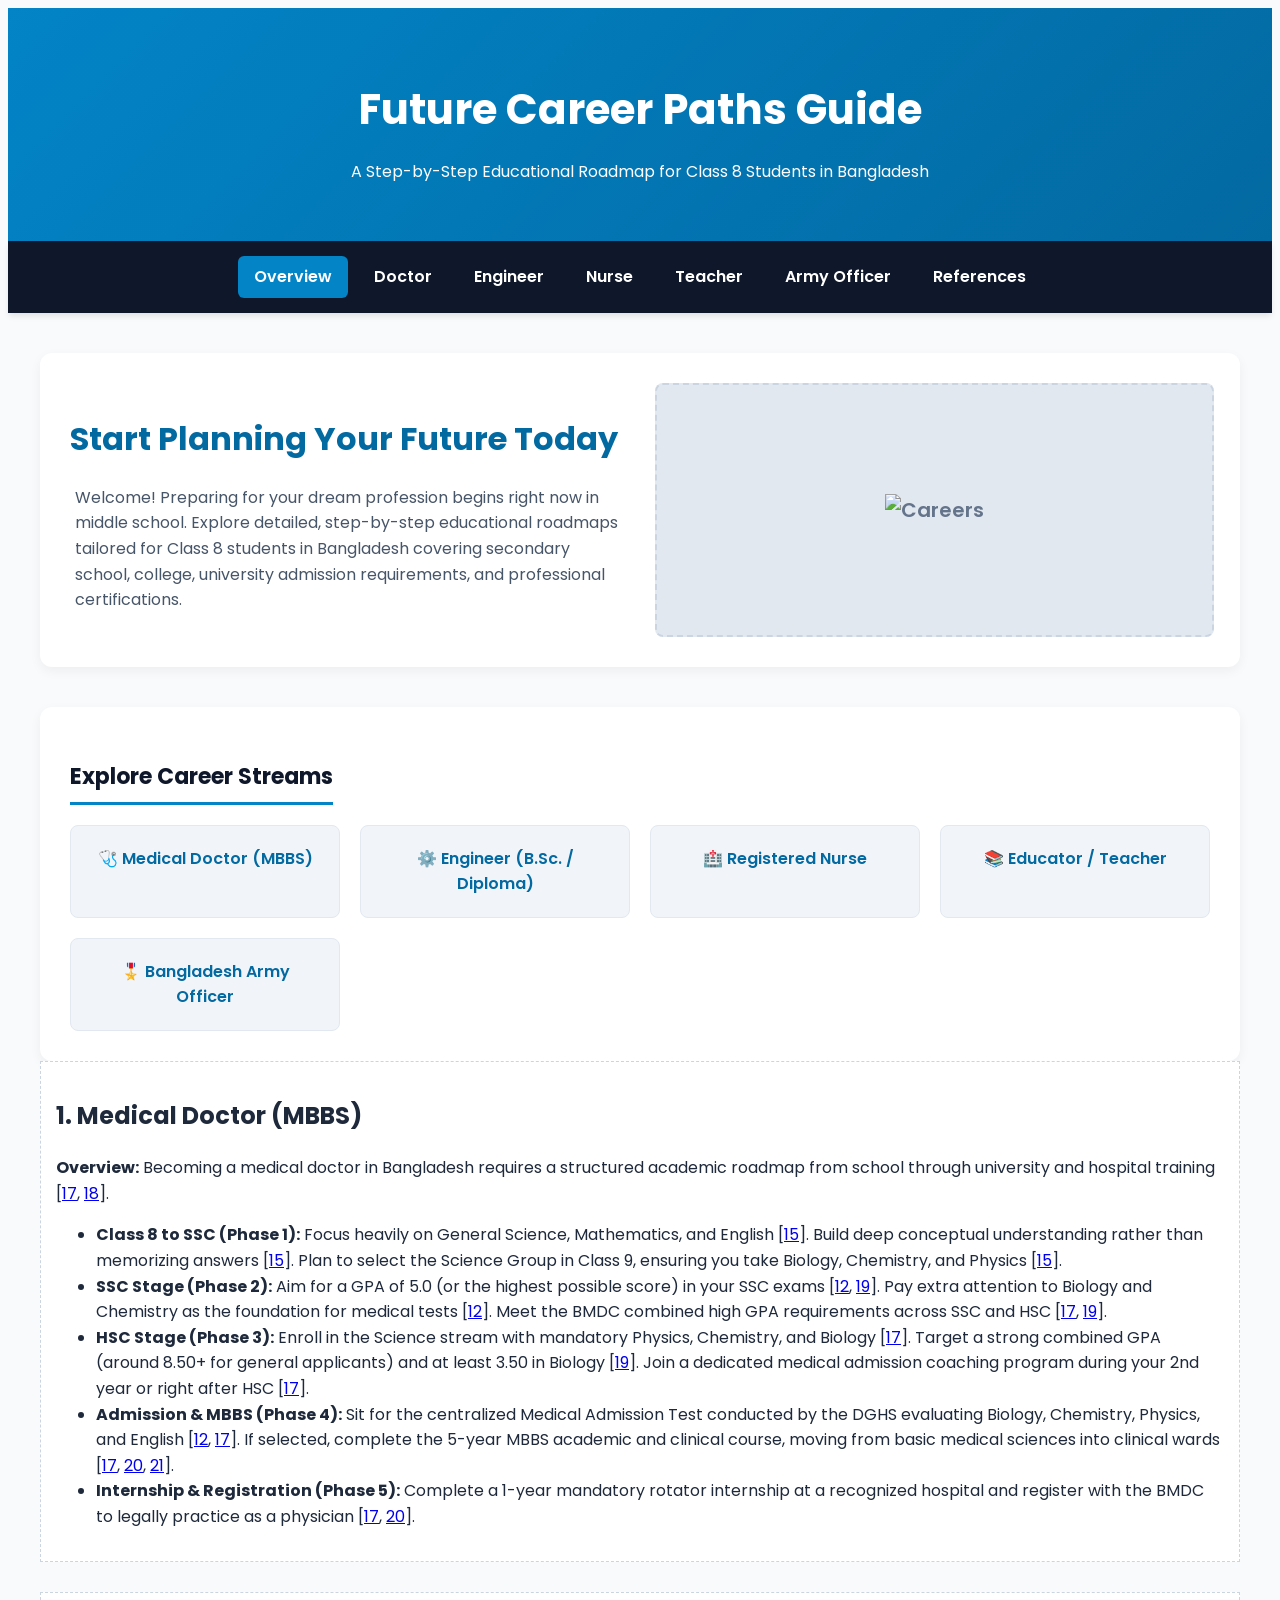
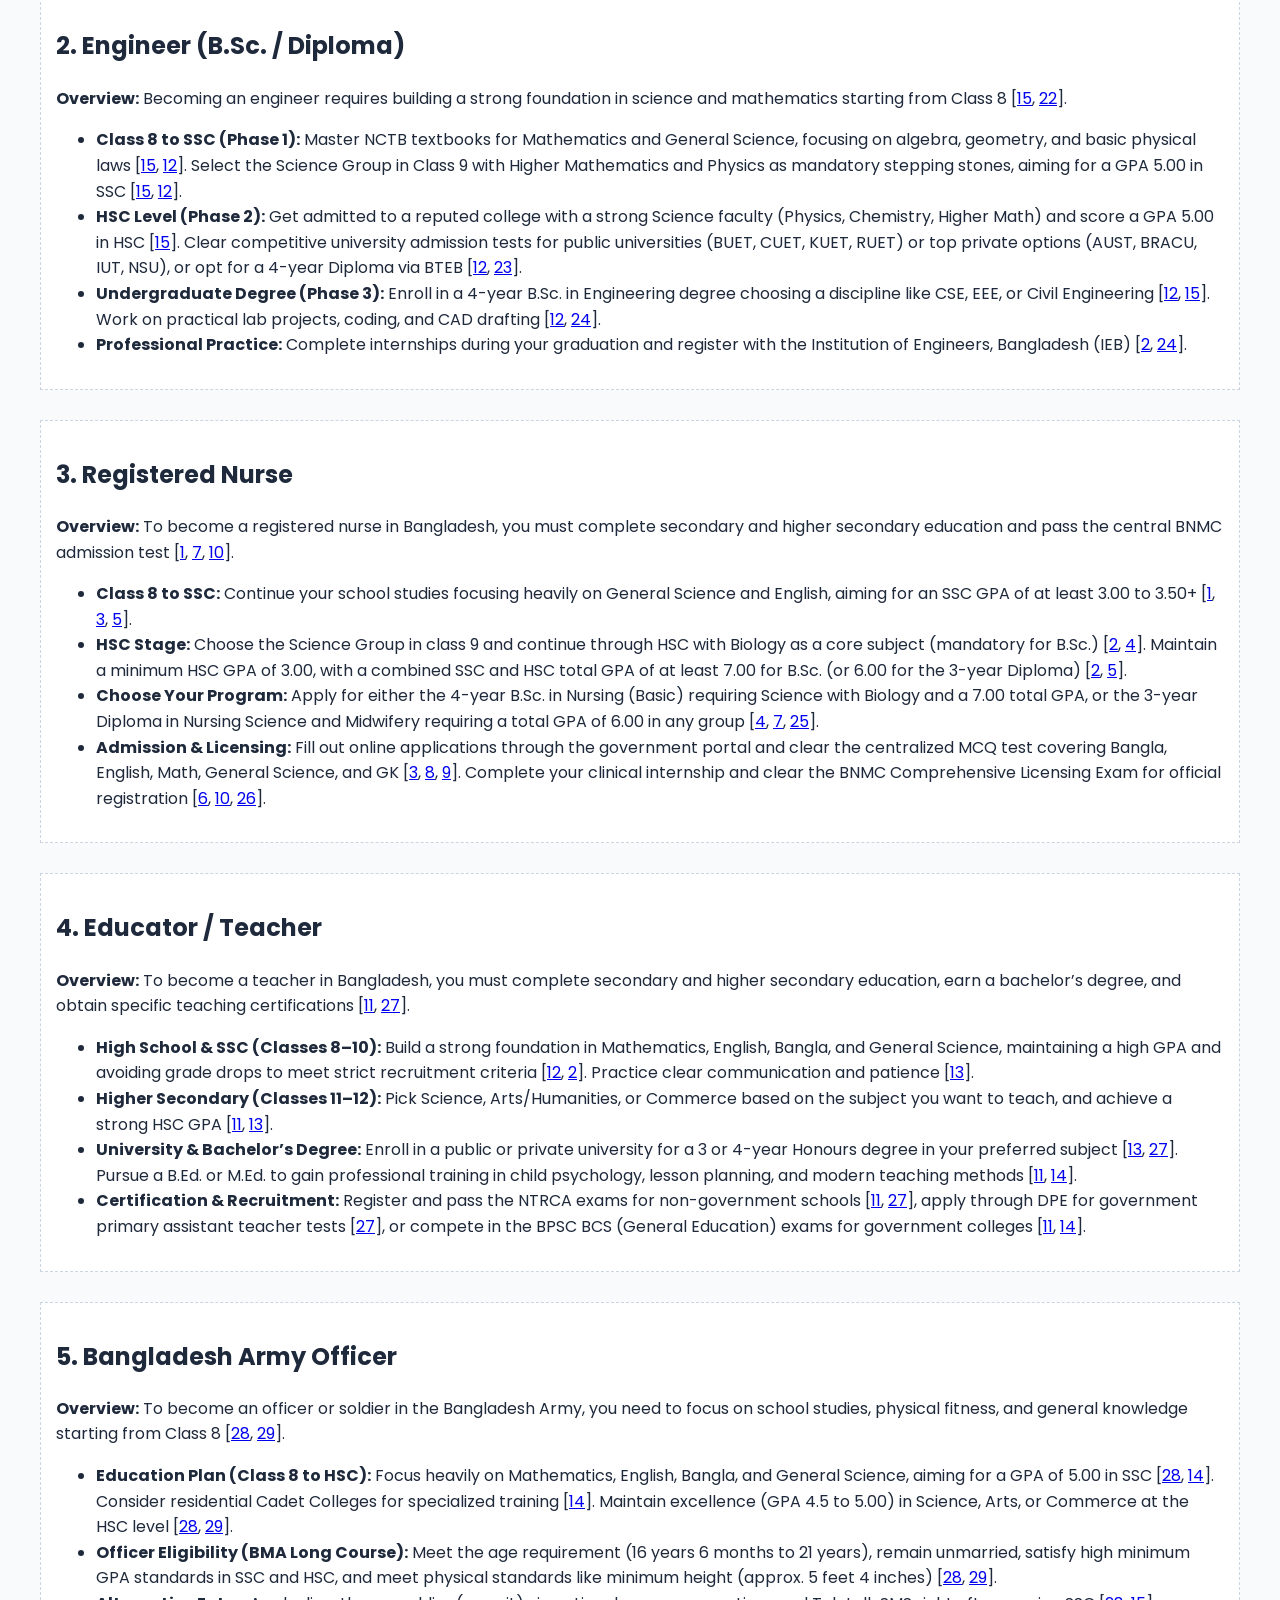
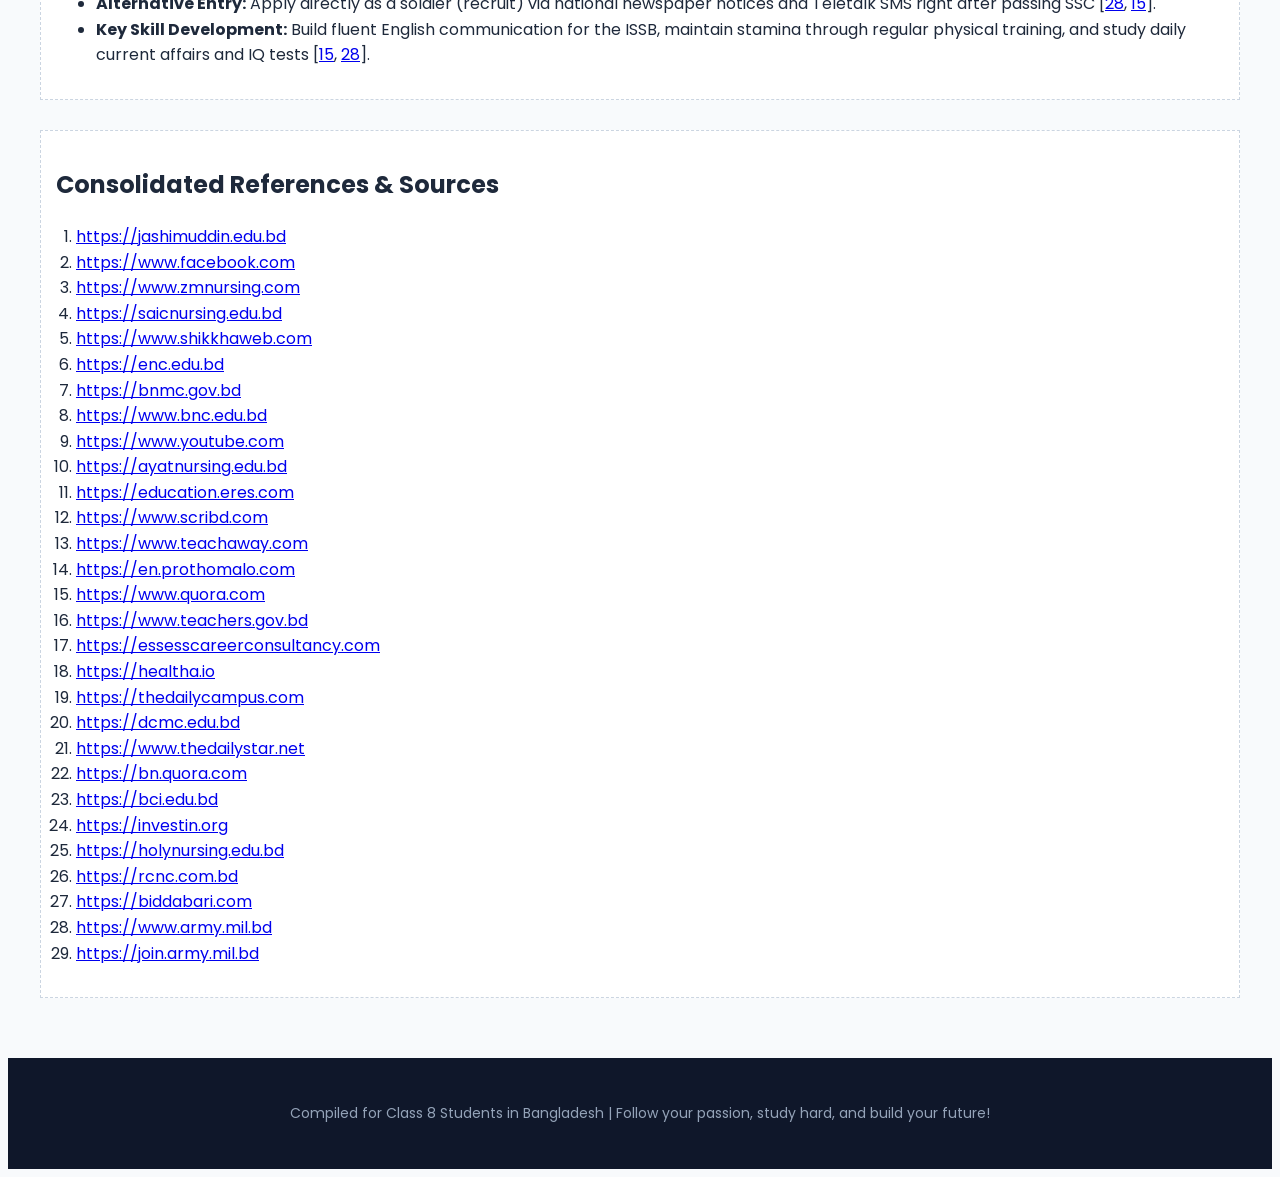
==== CareerPaths.html @ c8fa381c "added carreer paths" ====
<!DOCTYPE html>
<html lang="en">
  <head>
    <meta http-equiv="content-type" content="text/html; charset=UTF-8">
    <meta name="viewport" content="width=device-width, initial-scale=1.0">
    <title>Student Career Path Guide - Bangladesh</title>
    <link rel="stylesheet" href="style.css">
    <link href="https://fonts.googleapis.com/css2?family=Poppins:wght@400;600;700&amp;display=swap"

      rel="stylesheet">
  </head>
  <body>
    <header>
      <h1>Future Career Paths Guide</h1>
      <p>A Step-by-Step Educational Roadmap for Class 8 Students in Bangladesh</p>
    </header>
    <nav> <a href="#overview" class="active">Overview</a> <a href="#doctor">Doctor</a>
      <a href="#engineer">Engineer</a> <a href="#nurse">Nurse</a> <a href="#teacher">Teacher</a>
      <a href="#army">Army Officer</a> <a href="#references">References</a> </nav>
    <div class="container">
      <!-- HERO SECTION -->
      <div class="hero" id="overview">
        <div class="hero-content">
          <h2>Start Planning Your Future Today</h2>
          <p>Welcome! Preparing for your dream profession begins right now in
            middle school. Explore detailed, step-by-step educational roadmaps
            tailored for Class 8 students in Bangladesh covering secondary
            school, college, university admission requirements, and professional
            certifications.</p>
        </div>
        <div class="hero-img"> <img src="file:///C:/Users/rrahm/OneDrive/Desktop/ICT/Website/Baliadanga1/professions.jpg"

            alt="Careers" title="Professions" style=style="width: 100%; height: 100%; object-fit: cover; border-radius: 8px; display: block;"></div>
      </div>
      <!-- QUICK LINKS SECTION -->
      <div class="quick-links">
        <h3>Explore Career Streams</h3>
        <div class="link-grid"> <a href="#doctor" class="link-card">🩺 Medical
            Doctor (MBBS)</a> <a href="#engineer" class="link-card">⚙️ Engineer
            (B.Sc. / Diploma)</a> <a href="#nurse" class="link-card">🏥
            Registered Nurse</a> <a href="#teacher" class="link-card">📚
            Educator / Teacher</a> <a href="#army" class="link-card">🎖️
            Bangladesh Army Officer</a> </div>
      </div>
      <!-- DOCTOR PATH -->
      <div class="section" id="doctor">
        <h2>1. Medical Doctor (MBBS)</h2>
        <p><strong>Overview:</strong> Becoming a medical doctor in Bangladesh
          requires a structured academic roadmap from school through university
          and hospital training [<a href="#ref-17">17</a>, <a href="#ref-18">18</a>].</p>
        <ul>
          <li><strong>Class 8 to SSC (Phase 1):</strong> Focus heavily on
            General Science, Mathematics, and English [<a href="#ref-15">15</a>].
            Build deep conceptual understanding rather than memorizing answers [<a

              href="#ref-15">15</a>]. Plan to select the Science Group in Class
            9, ensuring you take Biology, Chemistry, and Physics [<a href="#ref-15">15</a>].</li>
          <li><strong>SSC Stage (Phase 2):</strong> Aim for a GPA of 5.0 (or the
            highest possible score) in your SSC exams [<a href="#ref-12">12</a>,
            <a href="#ref-19">19</a>]. Pay extra attention to Biology and
            Chemistry as the foundation for medical tests [<a href="#ref-12">12</a>].
            Meet the BMDC combined high GPA requirements across SSC and HSC [<a

              href="#ref-17">17</a>, <a href="#ref-19">19</a>].</li>
          <li><strong>HSC Stage (Phase 3):</strong> Enroll in the Science stream
            with mandatory Physics, Chemistry, and Biology [<a href="#ref-17">17</a>].
            Target a strong combined GPA (around 8.50+ for general applicants)
            and at least 3.50 in Biology [<a href="#ref-19">19</a>]. Join a
            dedicated medical admission coaching program during your 2nd year or
            right after HSC [<a href="#ref-17">17</a>].</li>
          <li><strong>Admission &amp; MBBS (Phase 4):</strong> Sit for the
            centralized Medical Admission Test conducted by the DGHS evaluating
            Biology, Chemistry, Physics, and English [<a href="#ref-12">12</a>,
            <a href="#ref-17">17</a>]. If selected, complete the 5-year MBBS
            academic and clinical course, moving from basic medical sciences
            into clinical wards [<a href="#ref-17">17</a>, <a href="#ref-20">20</a>,
            <a href="#ref-21">21</a>].</li>
          <li><strong>Internship &amp; Registration (Phase 5):</strong> Complete
            a 1-year mandatory rotator internship at a recognized hospital and
            register with the BMDC to legally practice as a physician [<a href="#ref-17">17</a>,
            <a href="#ref-20">20</a>].</li>
        </ul>
      </div>
      <!-- ENGINEER PATH -->
      <div class="section" id="engineer">
        <h2>2. Engineer (B.Sc. / Diploma)</h2>
        <p><strong>Overview:</strong> Becoming an engineer requires building a
          strong foundation in science and mathematics starting from Class 8 [<a

            href="#ref-15">15</a>, <a href="#ref-22">22</a>].</p>
        <ul>
          <li><strong>Class 8 to SSC (Phase 1):</strong> Master NCTB textbooks
            for Mathematics and General Science, focusing on algebra, geometry,
            and basic physical laws [<a href="#ref-15">15</a>, <a href="#ref-12">12</a>].
            Select the Science Group in Class 9 with Higher Mathematics and
            Physics as mandatory stepping stones, aiming for a GPA 5.00 in SSC [<a

              href="#ref-15">15</a>, <a href="#ref-12">12</a>].</li>
          <li><strong>HSC Level (Phase 2):</strong> Get admitted to a reputed
            college with a strong Science faculty (Physics, Chemistry, Higher
            Math) and score a GPA 5.00 in HSC [<a href="#ref-15">15</a>]. Clear
            competitive university admission tests for public universities
            (BUET, CUET, KUET, RUET) or top private options (AUST, BRACU, IUT,
            NSU), or opt for a 4-year Diploma via BTEB [<a href="#ref-12">12</a>,
            <a href="#ref-23">23</a>].</li>
          <li><strong>Undergraduate Degree (Phase 3):</strong> Enroll in a
            4-year B.Sc. in Engineering degree choosing a discipline like CSE,
            EEE, or Civil Engineering [<a href="#ref-12">12</a>, <a href="#ref-15">15</a>].
            Work on practical lab projects, coding, and CAD drafting [<a href="#ref-12">12</a>,
            <a href="#ref-24">24</a>].</li>
          <li><strong>Professional Practice:</strong> Complete internships
            during your graduation and register with the Institution of
            Engineers, Bangladesh (IEB) [<a href="#ref-2">2</a>, <a href="#ref-24">24</a>].</li>
        </ul>
      </div>
      <!-- NURSE PATH -->
      <div class="section" id="nurse">
        <h2>3. Registered Nurse</h2>
        <p><strong>Overview:</strong> To become a registered nurse in
          Bangladesh, you must complete secondary and higher secondary education
          and pass the central BNMC admission test [<a href="#ref-1">1</a>, <a

            href="#ref-7">7</a>, <a href="#ref-10">10</a>].</p>
        <ul>
          <li><strong>Class 8 to SSC:</strong> Continue your school studies
            focusing heavily on General Science and English, aiming for an SSC
            GPA of at least 3.00 to 3.50+ [<a href="#ref-1">1</a>, <a href="#ref-3">3</a>,
            <a href="#ref-5">5</a>].</li>
          <li><strong>HSC Stage:</strong> Choose the Science Group in class 9
            and continue through HSC with Biology as a core subject (mandatory
            for B.Sc.) [<a href="#ref-2">2</a>, <a href="#ref-4">4</a>].
            Maintain a minimum HSC GPA of 3.00, with a combined SSC and HSC
            total GPA of at least 7.00 for B.Sc. (or 6.00 for the 3-year
            Diploma) [<a href="#ref-2">2</a>, <a href="#ref-5">5</a>].</li>
          <li><strong>Choose Your Program:</strong> Apply for either the 4-year
            B.Sc. in Nursing (Basic) requiring Science with Biology and a 7.00
            total GPA, or the 3-year Diploma in Nursing Science and Midwifery
            requiring a total GPA of 6.00 in any group [<a href="#ref-4">4</a>,
            <a href="#ref-7">7</a>, <a href="#ref-25">25</a>].</li>
          <li><strong>Admission &amp; Licensing:</strong> Fill out online
            applications through the government portal and clear the centralized
            MCQ test covering Bangla, English, Math, General Science, and GK [<a

              href="#ref-3">3</a>, <a href="#ref-8">8</a>, <a href="#ref-9">9</a>].
            Complete your clinical internship and clear the BNMC Comprehensive
            Licensing Exam for official registration [<a href="#ref-6">6</a>, <a

              href="#ref-10">10</a>, <a href="#ref-26">26</a>].</li>
        </ul>
      </div>
      <!-- TEACHER PATH -->
      <div class="section" id="teacher">
        <h2>4. Educator / Teacher</h2>
        <p><strong>Overview:</strong> To become a teacher in Bangladesh, you
          must complete secondary and higher secondary education, earn a
          bachelor’s degree, and obtain specific teaching certifications [<a href="#ref-11">11</a>,
          <a href="#ref-27">27</a>].</p>
        <ul>
          <li><strong>High School &amp; SSC (Classes 8–10):</strong> Build a
            strong foundation in Mathematics, English, Bangla, and General
            Science, maintaining a high GPA and avoiding grade drops to meet
            strict recruitment criteria [<a href="#ref-12">12</a>, <a href="#ref-2">2</a>].
            Practice clear communication and patience [<a href="#ref-13">13</a>].</li>
          <li><strong>Higher Secondary (Classes 11–12):</strong> Pick Science,
            Arts/Humanities, or Commerce based on the subject you want to teach,
            and achieve a strong HSC GPA [<a href="#ref-11">11</a>, <a href="#ref-13">13</a>].</li>
          <li><strong>University &amp; Bachelor’s Degree:</strong> Enroll in a
            public or private university for a 3 or 4-year Honours degree in
            your preferred subject [<a href="#ref-13">13</a>, <a href="#ref-27">27</a>].
            Pursue a B.Ed. or M.Ed. to gain professional training in child
            psychology, lesson planning, and modern teaching methods [<a href="#ref-11">11</a>,
            <a href="#ref-14">14</a>].</li>
          <li><strong>Certification &amp; Recruitment:</strong> Register and
            pass the NTRCA exams for non-government schools [<a href="#ref-11">11</a>,
            <a href="#ref-27">27</a>], apply through DPE for government primary
            assistant teacher tests [<a href="#ref-27">27</a>], or compete in
            the BPSC BCS (General Education) exams for government colleges [<a href="#ref-11">11</a>,
            <a href="#ref-14">14</a>].</li>
        </ul>
      </div>
      <!-- ARMY OFFICER PATH -->
      <div class="section" id="army">
        <h2>5. Bangladesh Army Officer</h2>
        <p><strong>Overview:</strong> To become an officer or soldier in the
          Bangladesh Army, you need to focus on school studies, physical
          fitness, and general knowledge starting from Class 8 [<a href="#ref-28">28</a>,
          <a href="#ref-29">29</a>].</p>
        <ul>
          <li><strong>Education Plan (Class 8 to HSC):</strong> Focus heavily on
            Mathematics, English, Bangla, and General Science, aiming for a GPA
            of 5.00 in SSC [<a href="#ref-28">28</a>, <a href="#ref-14">14</a>].
            Consider residential Cadet Colleges for specialized training [<a href="#ref-14">14</a>].
            Maintain excellence (GPA 4.5 to 5.00) in Science, Arts, or Commerce
            at the HSC level [<a href="#ref-28">28</a>, <a href="#ref-29">29</a>].</li>
          <li><strong>Officer Eligibility (BMA Long Course):</strong> Meet the
            age requirement (16 years 6 months to 21 years), remain unmarried,
            satisfy high minimum GPA standards in SSC and HSC, and meet physical
            standards like minimum height (approx. 5 feet 4 inches) [<a href="#ref-28">28</a>,
            <a href="#ref-29">29</a>].</li>
          <li><strong>Alternative Entry:</strong> Apply directly as a soldier
            (recruit) via national newspaper notices and Teletalk SMS right
            after passing SSC [<a href="#ref-28">28</a>, <a href="#ref-15">15</a>].</li>
          <li><strong>Key Skill Development:</strong> Build fluent English
            communication for the ISSB, maintain stamina through regular
            physical training, and study daily current affairs and IQ tests [<a

              href="#ref-15">15</a>, <a href="#ref-28">28</a>].</li>
        </ul>
      </div>
      <!-- REFERENCES SECTION -->
      <div class="section" id="references">
        <h2>Consolidated References &amp; Sources</h2>
        <ol style="padding-left: 20px; word-break: break-all;">
          <li id="ref-1"><a href="https://jashimuddin.edu.bd" target="_blank">https://jashimuddin.edu.bd</a></li>
          <li id="ref-2"><a href="https://www.facebook.com" target="_blank">https://www.facebook.com</a></li>
          <li id="ref-3"><a href="https://www.zmnursing.com" target="_blank">https://www.zmnursing.com</a></li>
          <li id="ref-4"><a href="https://saicnursing.edu.bd" target="_blank">https://saicnursing.edu.bd</a></li>
          <li id="ref-5"><a href="https://www.shikkhaweb.com" target="_blank">https://www.shikkhaweb.com</a></li>
          <li id="ref-6"><a href="https://enc.edu.bd" target="_blank">https://enc.edu.bd</a></li>
          <li id="ref-7"><a href="https://bnmc.gov.bd" target="_blank">https://bnmc.gov.bd</a></li>
          <li id="ref-8"><a href="https://www.bnc.edu.bd" target="_blank">https://www.bnc.edu.bd</a></li>
          <li id="ref-9"><a href="https://www.youtube.com" target="_blank">https://www.youtube.com</a></li>
          <li id="ref-10"><a href="https://ayatnursing.edu.bd" target="_blank">https://ayatnursing.edu.bd</a></li>
          <li id="ref-11"><a href="https://education.eres.com" target="_blank">https://education.eres.com</a></li>
          <li id="ref-12"><a href="https://www.scribd.com" target="_blank">https://www.scribd.com</a></li>
          <li id="ref-13"><a href="https://www.teachaway.com" target="_blank">https://www.teachaway.com</a></li>
          <li id="ref-14"><a href="https://en.prothomalo.com" target="_blank">https://en.prothomalo.com</a></li>
          <li id="ref-15"><a href="https://www.quora.com" target="_blank">https://www.quora.com</a></li>
          <li id="ref-16"><a href="https://www.teachers.gov.bd" target="_blank">https://www.teachers.gov.bd</a></li>
          <li id="ref-17"><a href="https://essesscareerconsultancy.com" target="_blank">https://essesscareerconsultancy.com</a></li>
          <li id="ref-18"><a href="https://healtha.io" target="_blank">https://healtha.io</a></li>
          <li id="ref-19"><a href="https://thedailycampus.com" target="_blank">https://thedailycampus.com</a></li>
          <li id="ref-20"><a href="https://dcmc.edu.bd" target="_blank">https://dcmc.edu.bd</a></li>
          <li id="ref-21"><a href="https://www.thedailystar.net" target="_blank">https://www.thedailystar.net</a></li>
          <li id="ref-22"><a href="https://bn.quora.com" target="_blank">https://bn.quora.com</a></li>
          <li id="ref-23"><a href="https://bci.edu.bd" target="_blank">https://bci.edu.bd</a></li>
          <li id="ref-24"><a href="https://investin.org" target="_blank">https://investin.org</a></li>
          <li id="ref-25"><a href="https://holynursing.edu.bd" target="_blank">https://holynursing.edu.bd</a></li>
          <li id="ref-26"><a href="https://rcnc.com.bd" target="_blank">https://rcnc.com.bd</a></li>
          <li id="ref-27"><a href="https://biddabari.com" target="_blank">https://biddabari.com</a></li>
          <li id="ref-28"><a href="https://www.army.mil.bd" target="_blank">https://www.army.mil.bd</a></li>
          <li id="ref-29"><a href="https://join.army.mil.bd" target="_blank">https://join.army.mil.bd</a></li>
        </ol>
      </div>
    </div>
    <footer>
      <p>Compiled for Class 8 Students in Bangladesh | Follow your passion,
        study hard, and build your future!</p>
    </footer>
  </body>
</html>
---- style.css ----
<html>
  <head>
    <meta http-equiv="content-type" content="text/html; charset=windows-1252">
    <link rel="alternate stylesheet" type="text/css" href="resource://gre-resources/plaintext.css"
      title="Wrap Long Lines">
  </head>
  <body>
    <pre>* {
    box-sizing: border-box;
    margin: 0;
    padding: 0;
}

body {
    font-family: 'Poppins', sans-serif;
    background-color: #f8fafc;
    color: #1e293b;
    line-height: 1.6;
}

header {
    background: linear-gradient(135deg, #0284c7, #0369a1);
    color: white;
    padding: 40px 20px;
    text-align: center;
}

header h1 {
    font-size: clamp(28px, 5vw, 42px); /* Scales fluidly on smaller screens */
    margin-bottom: 10px;
}

nav {
    background-color: #0f172a;
    display: flex;
    justify-content: center;
    flex-wrap: wrap; /* Allows navigation links to wrap on narrow screens */
    gap: 10px;
    padding: 15px;
    box-shadow: 0 4px 6px -1px rgba(0,0,0,0.1);
}

nav a {
    color: white;
    text-decoration: none;
    font-size: 16px;
    font-weight: 600;
    padding: 8px 16px;
    border-radius: 6px;
    transition: background 0.3s;
}

nav a:hover, nav a.active {
    background-color: #0284c7;
}

.container {
    max-width: 1200px;
    margin: 40px auto;
    padding: 0 20px;
}

.hero {
    display: grid;
    /* Switches to a single column stack on mobile, 2 columns on larger screens */
    grid-template-columns: repeat(auto-fit, minmax(280px, 1fr));
    gap: 30px;
    background: white;
    padding: 30px;
    border-radius: 12px;
    box-shadow: 0 4px 12px rgba(0,0,0,0.05);
    align-items: center;
}

.hero-img {
    background-color: #e2e8f0;
    height: 250px;
    width: 100%;
    border-radius: 8px;
    display: flex;
    align-items: center;
    justify-content: center;
    color: #64748b;
    font-size: 20px;
    font-weight: 600;
    border: 2px dashed #cbd5e1;
}

.hero-content h2 {
    color: #0369a1;
    font-size: clamp(24px, 4vw, 32px);
    margin-bottom: 15px;
}

.hero-content p {
    font-size: 16px;
    color: #475569;
    margin-bottom: 15px;
    padding: 5px;
}

.section {
    margin-bottom: 30px;
    padding: 15px;
    border: 1px dashed #cbd5e1;
    background: #fff;
}

.quick-links {
    margin-top: 40px;
    background: white;
    padding: 30px;
    border-radius: 12px;
    box-shadow: 0 4px 12px rgba(0,0,0,0.05);
}

.quick-links h3 {
    font-size: 22px;
    color: #0f172a;
    margin-bottom: 20px;
    border-bottom: 3px solid #0284c7;
    padding-bottom: 8px;
    display: inline-block;
}

.link-grid {
    display: grid;
    /* Automatically collapses columns into rows depending on screen width */
    grid-template-columns: repeat(auto-fit, minmax(220px, 1fr));
    gap: 20px;
}

.link-card {
    background: #f1f5f9;
    padding: 20px;
    border-radius: 8px;
    text-align: center;
    font-weight: 600;
    color: #0369a1;
    text-decoration: none;
    border: 1px solid #e2e8f0;
    transition: transform 0.2s, background 0.2s;
}

.link-card:hover {
    transform: translateY(-3px);
    background: #e0f2fe;
}

footer {
    text-align: center;
    padding: 30px;
    background-color: #0f172a;
    color: #94a3b8;
    margin-top: 60px;
    font-size: 14px;
}
</pre> .table-container { width: 100%; display: flex; justify-content: center; }
    table.routine-table { width: 100%; border-collapse: collapse; font-size:
    1.3em; box-shadow: 0 4px 10px rgba(0,0,0,0.05); background-color: #ffffff; }
    table.routine-table th, table.routine-table td { padding: 18px 24px;
    text-align: center; border: 1px solid #ddd; } table.routine-table th {
    background-color: #ffeb3b; color: #000; font-weight: bold; font-size: 1.4em;
    } table.routine-table tr:nth-child(even) { background-color: #fafafa; }
    table.routine-table tr:hover { background-color: #f1f1f1; }
  </body>
</html>
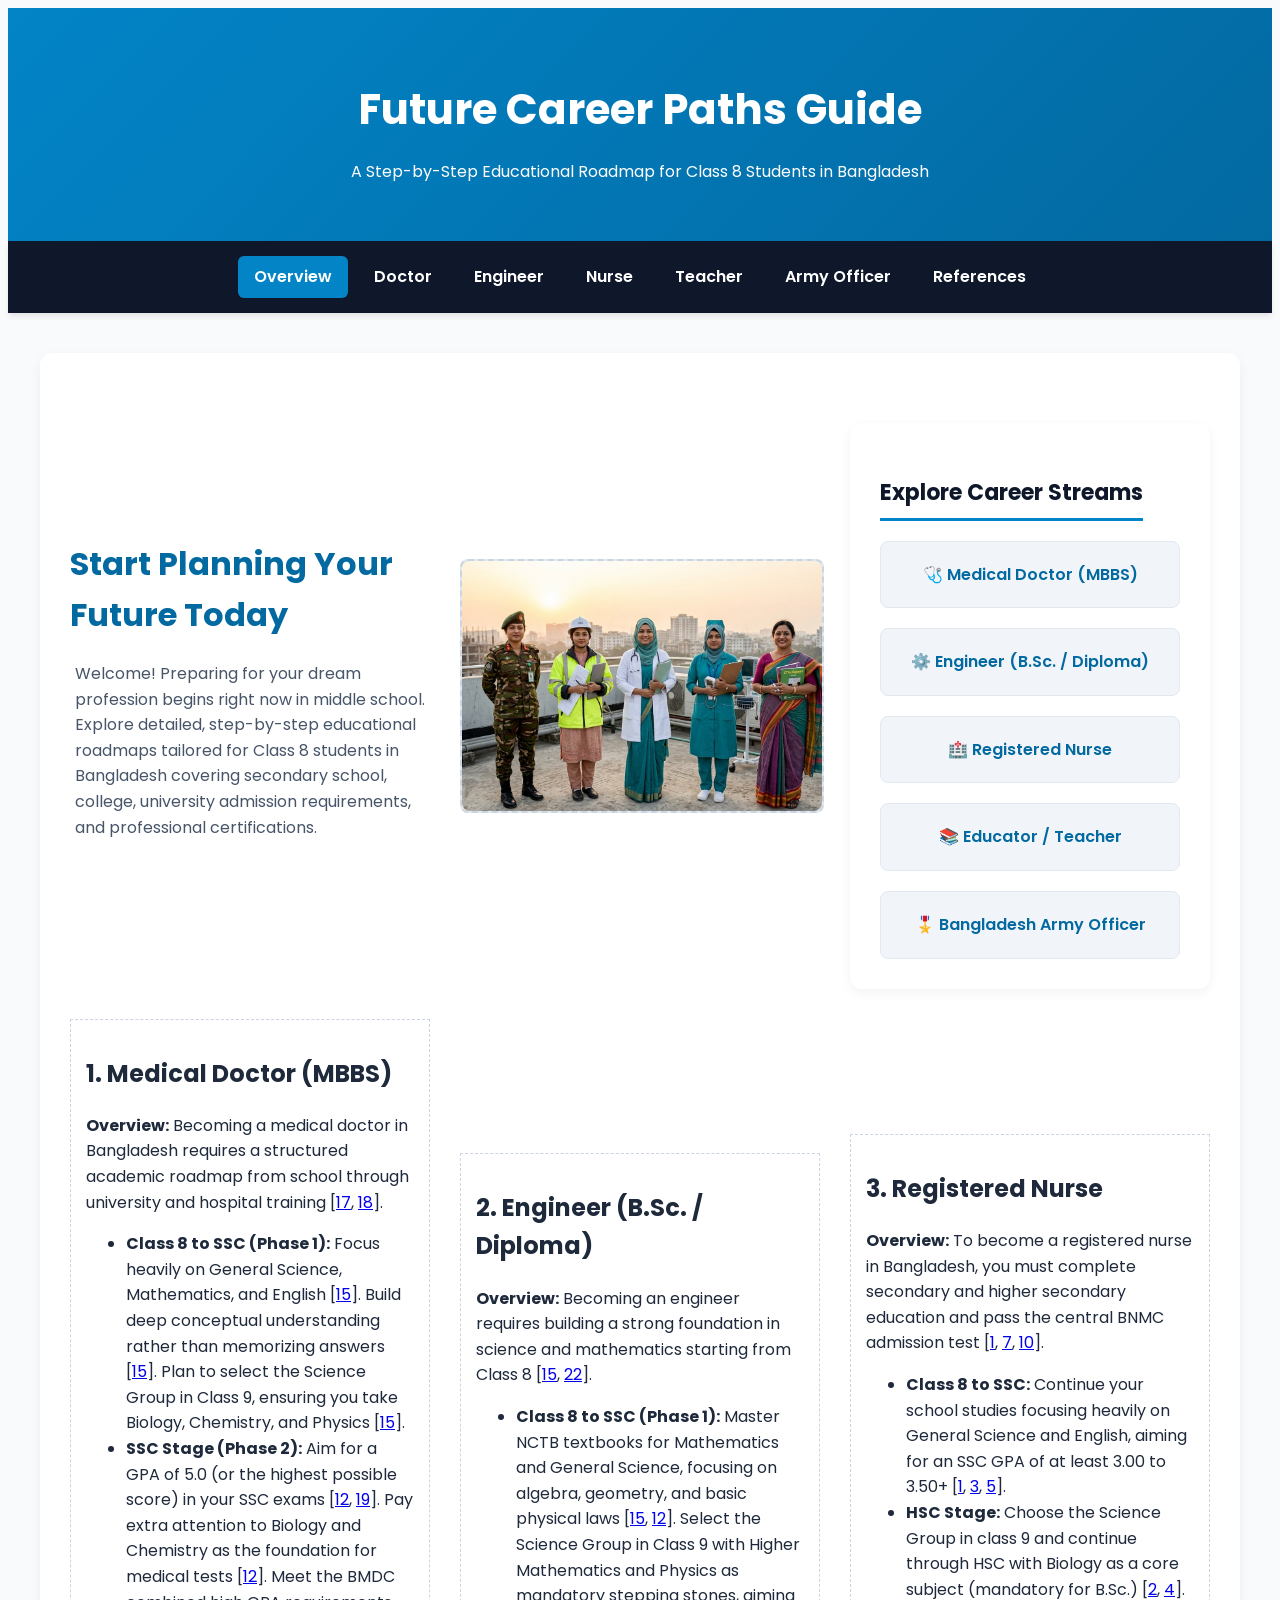
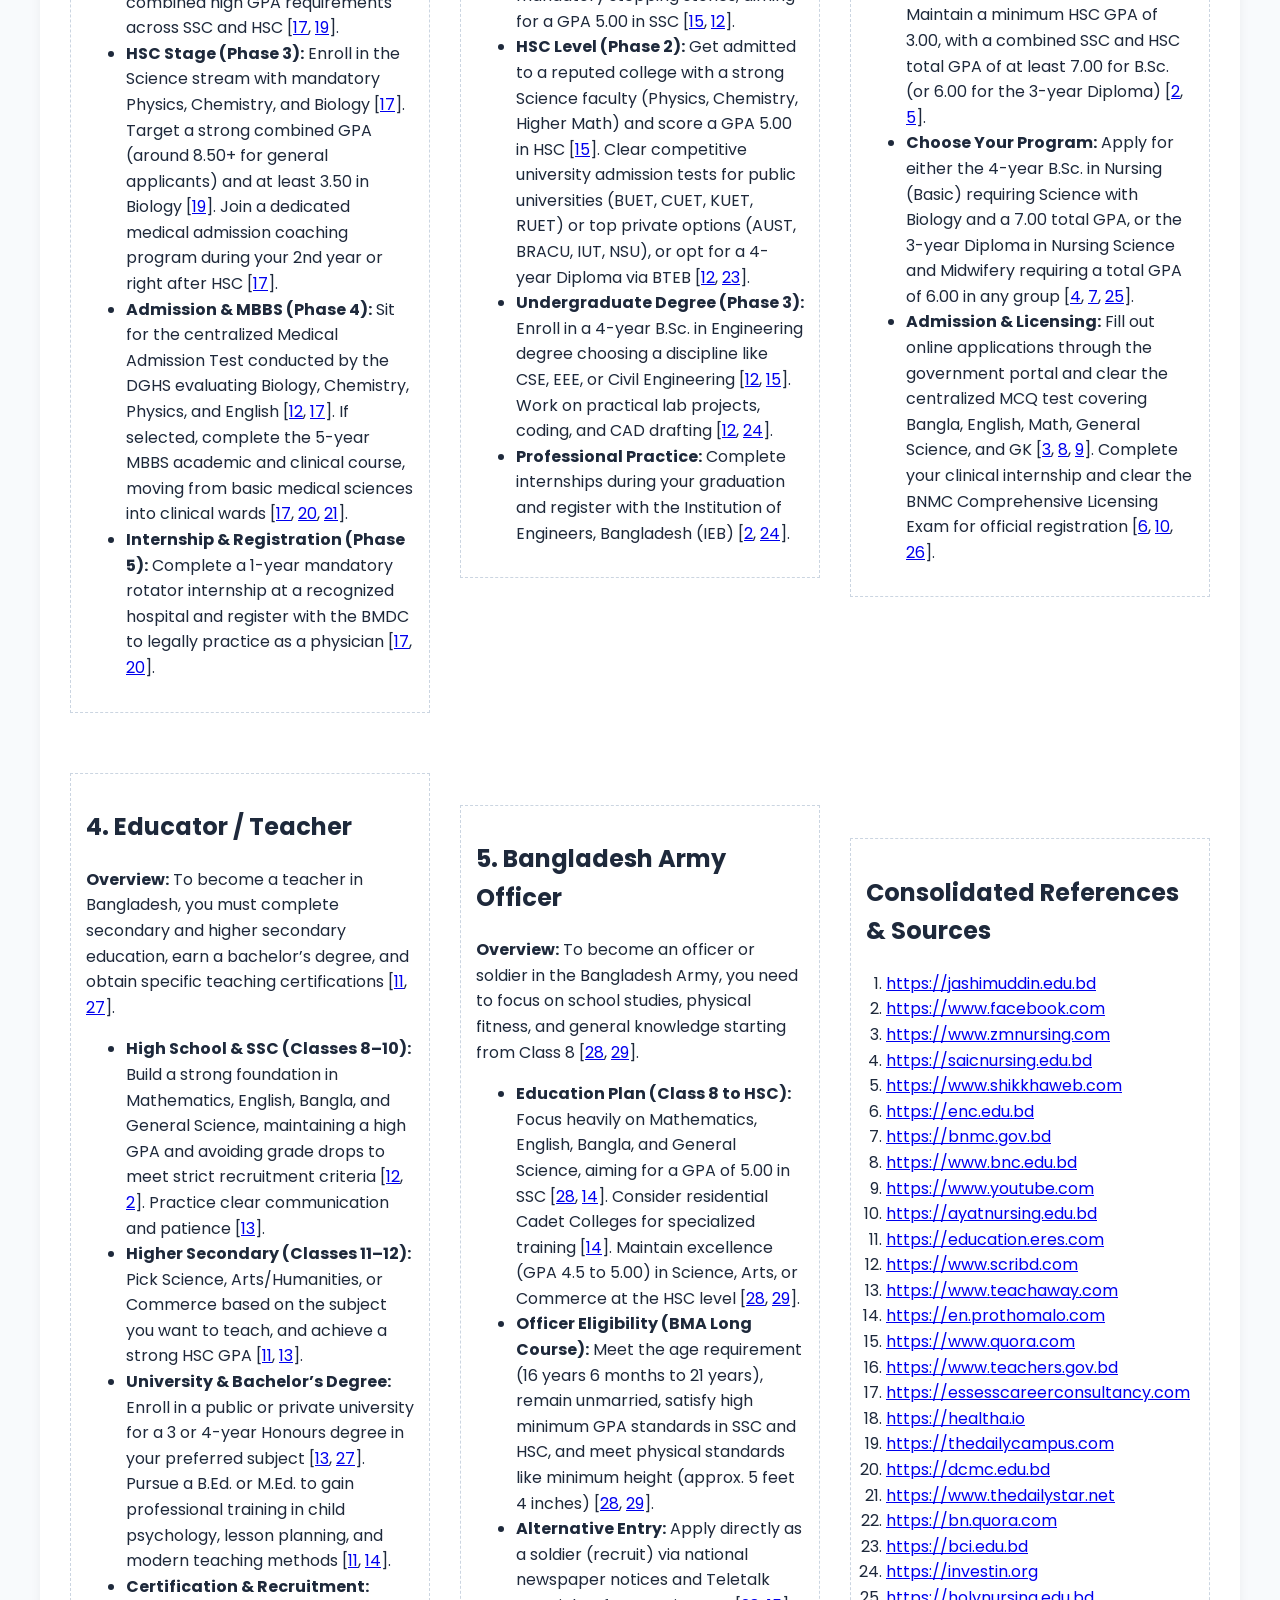
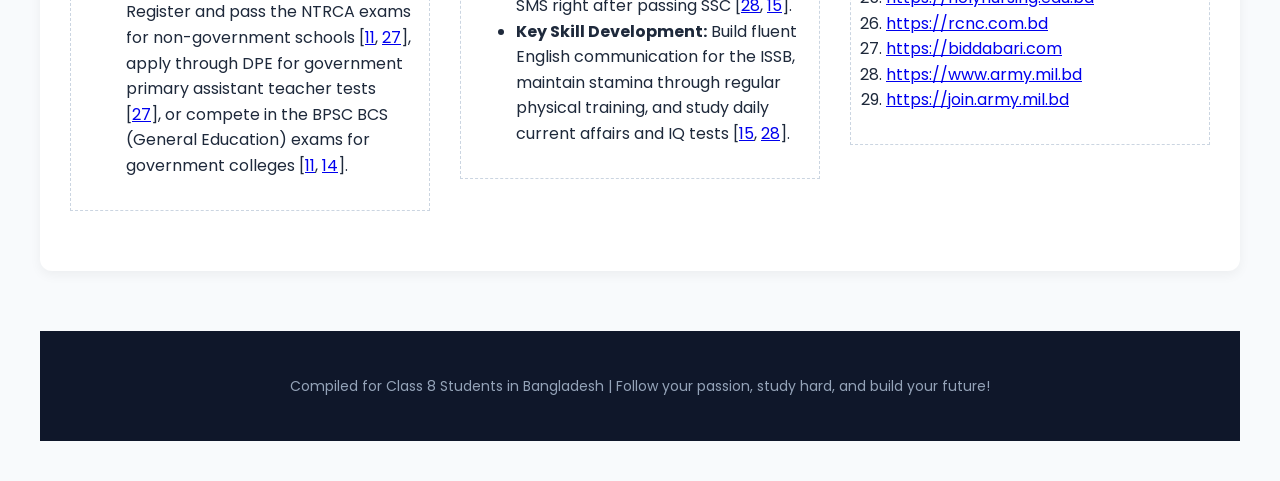
==== commit ff6d2d21: "added carreer paths" ====
--- a/CareerPaths.html
+++ b/CareerPaths.html
@@ -28,224 +28,229 @@
             school, college, university admission requirements, and professional
             certifications.</p>
         </div>
-        <div class="hero-img"> <img src="file:///C:/Users/rrahm/OneDrive/Desktop/ICT/Website/Baliadanga1/professions.jpg"
-
-            alt="Careers" title="Professions" style=style="width: 100%; height: 100%; object-fit: cover; border-radius: 8px; display: block;"></div>
+        <div class="hero-img"> <img src="professions.jpg" alt="Careers"
+
+            title="Professions" style="width: 100%; height: 100%; object-fit: cover; border-radius: 8px; display: block;"
+
+            onerror="this.onerror=null; console.error('Image failed to load. Check file path.');"
+          </div>
+        </div>
+        <!-- QUICK LINKS SECTION -->
+        <div class="quick-links">
+          <h3>Explore Career Streams</h3>
+          <div class="link-grid"> <a href="#doctor" class="link-card">🩺
+              Medical Doctor (MBBS)</a> <a href="#engineer" class="link-card">⚙️
+              Engineer (B.Sc. / Diploma)</a> <a href="#nurse" class="link-card">🏥
+              Registered Nurse</a> <a href="#teacher" class="link-card">📚
+              Educator / Teacher</a> <a href="#army" class="link-card">🎖️
+              Bangladesh Army Officer</a> </div>
+        </div>
+        <!-- DOCTOR PATH -->
+        <div class="section" id="doctor">
+          <h2>1. Medical Doctor (MBBS)</h2>
+          <p><strong>Overview:</strong> Becoming a medical doctor in Bangladesh
+            requires a structured academic roadmap from school through
+            university and hospital training [<a href="#ref-17">17</a>, <a href="#ref-18">18</a>].</p>
+          <ul>
+            <li><strong>Class 8 to SSC (Phase 1):</strong> Focus heavily on
+              General Science, Mathematics, and English [<a href="#ref-15">15</a>].
+              Build deep conceptual understanding rather than memorizing answers
+              [<a href="#ref-15">15</a>]. Plan to select the Science Group in
+              Class 9, ensuring you take Biology, Chemistry, and Physics [<a href="#ref-15">15</a>].</li>
+            <li><strong>SSC Stage (Phase 2):</strong> Aim for a GPA of 5.0 (or
+              the highest possible score) in your SSC exams [<a href="#ref-12">12</a>,
+              <a href="#ref-19">19</a>]. Pay extra attention to Biology and
+              Chemistry as the foundation for medical tests [<a href="#ref-12">12</a>].
+              Meet the BMDC combined high GPA requirements across SSC and HSC [<a
+
+                href="#ref-17">17</a>, <a href="#ref-19">19</a>].</li>
+            <li><strong>HSC Stage (Phase 3):</strong> Enroll in the Science
+              stream with mandatory Physics, Chemistry, and Biology [<a href="#ref-17">17</a>].
+              Target a strong combined GPA (around 8.50+ for general applicants)
+              and at least 3.50 in Biology [<a href="#ref-19">19</a>]. Join a
+              dedicated medical admission coaching program during your 2nd year
+              or right after HSC [<a href="#ref-17">17</a>].</li>
+            <li><strong>Admission &amp; MBBS (Phase 4):</strong> Sit for the
+              centralized Medical Admission Test conducted by the DGHS
+              evaluating Biology, Chemistry, Physics, and English [<a href="#ref-12">12</a>,
+              <a href="#ref-17">17</a>]. If selected, complete the 5-year MBBS
+              academic and clinical course, moving from basic medical sciences
+              into clinical wards [<a href="#ref-17">17</a>, <a href="#ref-20">20</a>,
+              <a href="#ref-21">21</a>].</li>
+            <li><strong>Internship &amp; Registration (Phase 5):</strong>
+              Complete a 1-year mandatory rotator internship at a recognized
+              hospital and register with the BMDC to legally practice as a
+              physician [<a href="#ref-17">17</a>, <a href="#ref-20">20</a>].</li>
+          </ul>
+        </div>
+        <!-- ENGINEER PATH -->
+        <div class="section" id="engineer">
+          <h2>2. Engineer (B.Sc. / Diploma)</h2>
+          <p><strong>Overview:</strong> Becoming an engineer requires building a
+            strong foundation in science and mathematics starting from Class 8 [<a
+
+              href="#ref-15">15</a>, <a href="#ref-22">22</a>].</p>
+          <ul>
+            <li><strong>Class 8 to SSC (Phase 1):</strong> Master NCTB textbooks
+              for Mathematics and General Science, focusing on algebra,
+              geometry, and basic physical laws [<a href="#ref-15">15</a>, <a href="#ref-12">12</a>].
+              Select the Science Group in Class 9 with Higher Mathematics and
+              Physics as mandatory stepping stones, aiming for a GPA 5.00 in SSC
+              [<a href="#ref-15">15</a>, <a href="#ref-12">12</a>].</li>
+            <li><strong>HSC Level (Phase 2):</strong> Get admitted to a reputed
+              college with a strong Science faculty (Physics, Chemistry, Higher
+              Math) and score a GPA 5.00 in HSC [<a href="#ref-15">15</a>].
+              Clear competitive university admission tests for public
+              universities (BUET, CUET, KUET, RUET) or top private options
+              (AUST, BRACU, IUT, NSU), or opt for a 4-year Diploma via BTEB [<a
+
+                href="#ref-12">12</a>, <a href="#ref-23">23</a>].</li>
+            <li><strong>Undergraduate Degree (Phase 3):</strong> Enroll in a
+              4-year B.Sc. in Engineering degree choosing a discipline like CSE,
+              EEE, or Civil Engineering [<a href="#ref-12">12</a>, <a href="#ref-15">15</a>].
+              Work on practical lab projects, coding, and CAD drafting [<a href="#ref-12">12</a>,
+              <a href="#ref-24">24</a>].</li>
+            <li><strong>Professional Practice:</strong> Complete internships
+              during your graduation and register with the Institution of
+              Engineers, Bangladesh (IEB) [<a href="#ref-2">2</a>, <a href="#ref-24">24</a>].</li>
+          </ul>
+        </div>
+        <!-- NURSE PATH -->
+        <div class="section" id="nurse">
+          <h2>3. Registered Nurse</h2>
+          <p><strong>Overview:</strong> To become a registered nurse in
+            Bangladesh, you must complete secondary and higher secondary
+            education and pass the central BNMC admission test [<a href="#ref-1">1</a>,
+            <a href="#ref-7">7</a>, <a href="#ref-10">10</a>].</p>
+          <ul>
+            <li><strong>Class 8 to SSC:</strong> Continue your school studies
+              focusing heavily on General Science and English, aiming for an SSC
+              GPA of at least 3.00 to 3.50+ [<a href="#ref-1">1</a>, <a href="#ref-3">3</a>,
+              <a href="#ref-5">5</a>].</li>
+            <li><strong>HSC Stage:</strong> Choose the Science Group in class 9
+              and continue through HSC with Biology as a core subject (mandatory
+              for B.Sc.) [<a href="#ref-2">2</a>, <a href="#ref-4">4</a>].
+              Maintain a minimum HSC GPA of 3.00, with a combined SSC and HSC
+              total GPA of at least 7.00 for B.Sc. (or 6.00 for the 3-year
+              Diploma) [<a href="#ref-2">2</a>, <a href="#ref-5">5</a>].</li>
+            <li><strong>Choose Your Program:</strong> Apply for either the
+              4-year B.Sc. in Nursing (Basic) requiring Science with Biology and
+              a 7.00 total GPA, or the 3-year Diploma in Nursing Science and
+              Midwifery requiring a total GPA of 6.00 in any group [<a href="#ref-4">4</a>,
+              <a href="#ref-7">7</a>, <a href="#ref-25">25</a>].</li>
+            <li><strong>Admission &amp; Licensing:</strong> Fill out online
+              applications through the government portal and clear the
+              centralized MCQ test covering Bangla, English, Math, General
+              Science, and GK [<a href="#ref-3">3</a>, <a href="#ref-8">8</a>,
+              <a href="#ref-9">9</a>]. Complete your clinical internship and
+              clear the BNMC Comprehensive Licensing Exam for official
+              registration [<a href="#ref-6">6</a>, <a href="#ref-10">10</a>, <a
+
+                href="#ref-26">26</a>].</li>
+          </ul>
+        </div>
+        <!-- TEACHER PATH -->
+        <div class="section" id="teacher">
+          <h2>4. Educator / Teacher</h2>
+          <p><strong>Overview:</strong> To become a teacher in Bangladesh, you
+            must complete secondary and higher secondary education, earn a
+            bachelor’s degree, and obtain specific teaching certifications [<a href="#ref-11">11</a>,
+            <a href="#ref-27">27</a>].</p>
+          <ul>
+            <li><strong>High School &amp; SSC (Classes 8–10):</strong> Build a
+              strong foundation in Mathematics, English, Bangla, and General
+              Science, maintaining a high GPA and avoiding grade drops to meet
+              strict recruitment criteria [<a href="#ref-12">12</a>, <a href="#ref-2">2</a>].
+              Practice clear communication and patience [<a href="#ref-13">13</a>].</li>
+            <li><strong>Higher Secondary (Classes 11–12):</strong> Pick Science,
+              Arts/Humanities, or Commerce based on the subject you want to
+              teach, and achieve a strong HSC GPA [<a href="#ref-11">11</a>, <a
+
+                href="#ref-13">13</a>].</li>
+            <li><strong>University &amp; Bachelor’s Degree:</strong> Enroll in a
+              public or private university for a 3 or 4-year Honours degree in
+              your preferred subject [<a href="#ref-13">13</a>, <a href="#ref-27">27</a>].
+              Pursue a B.Ed. or M.Ed. to gain professional training in child
+              psychology, lesson planning, and modern teaching methods [<a href="#ref-11">11</a>,
+              <a href="#ref-14">14</a>].</li>
+            <li><strong>Certification &amp; Recruitment:</strong> Register and
+              pass the NTRCA exams for non-government schools [<a href="#ref-11">11</a>,
+              <a href="#ref-27">27</a>], apply through DPE for government
+              primary assistant teacher tests [<a href="#ref-27">27</a>], or
+              compete in the BPSC BCS (General Education) exams for government
+              colleges [<a href="#ref-11">11</a>, <a href="#ref-14">14</a>].</li>
+          </ul>
+        </div>
+        <!-- ARMY OFFICER PATH -->
+        <div class="section" id="army">
+          <h2>5. Bangladesh Army Officer</h2>
+          <p><strong>Overview:</strong> To become an officer or soldier in the
+            Bangladesh Army, you need to focus on school studies, physical
+            fitness, and general knowledge starting from Class 8 [<a href="#ref-28">28</a>,
+            <a href="#ref-29">29</a>].</p>
+          <ul>
+            <li><strong>Education Plan (Class 8 to HSC):</strong> Focus heavily
+              on Mathematics, English, Bangla, and General Science, aiming for a
+              GPA of 5.00 in SSC [<a href="#ref-28">28</a>, <a href="#ref-14">14</a>].
+              Consider residential Cadet Colleges for specialized training [<a href="#ref-14">14</a>].
+              Maintain excellence (GPA 4.5 to 5.00) in Science, Arts, or
+              Commerce at the HSC level [<a href="#ref-28">28</a>, <a href="#ref-29">29</a>].</li>
+            <li><strong>Officer Eligibility (BMA Long Course):</strong> Meet the
+              age requirement (16 years 6 months to 21 years), remain unmarried,
+              satisfy high minimum GPA standards in SSC and HSC, and meet
+              physical standards like minimum height (approx. 5 feet 4 inches) [<a
+
+                href="#ref-28">28</a>, <a href="#ref-29">29</a>].</li>
+            <li><strong>Alternative Entry:</strong> Apply directly as a soldier
+              (recruit) via national newspaper notices and Teletalk SMS right
+              after passing SSC [<a href="#ref-28">28</a>, <a href="#ref-15">15</a>].</li>
+            <li><strong>Key Skill Development:</strong> Build fluent English
+              communication for the ISSB, maintain stamina through regular
+              physical training, and study daily current affairs and IQ tests [<a
+
+                href="#ref-15">15</a>, <a href="#ref-28">28</a>].</li>
+          </ul>
+        </div>
+        <!-- REFERENCES SECTION -->
+        <div class="section" id="references">
+          <h2>Consolidated References &amp; Sources</h2>
+          <ol style="padding-left: 20px; word-break: break-all;">
+            <li id="ref-1"><a href="https://jashimuddin.edu.bd" target="_blank">https://jashimuddin.edu.bd</a></li>
+            <li id="ref-2"><a href="https://www.facebook.com" target="_blank">https://www.facebook.com</a></li>
+            <li id="ref-3"><a href="https://www.zmnursing.com" target="_blank">https://www.zmnursing.com</a></li>
+            <li id="ref-4"><a href="https://saicnursing.edu.bd" target="_blank">https://saicnursing.edu.bd</a></li>
+            <li id="ref-5"><a href="https://www.shikkhaweb.com" target="_blank">https://www.shikkhaweb.com</a></li>
+            <li id="ref-6"><a href="https://enc.edu.bd" target="_blank">https://enc.edu.bd</a></li>
+            <li id="ref-7"><a href="https://bnmc.gov.bd" target="_blank">https://bnmc.gov.bd</a></li>
+            <li id="ref-8"><a href="https://www.bnc.edu.bd" target="_blank">https://www.bnc.edu.bd</a></li>
+            <li id="ref-9"><a href="https://www.youtube.com" target="_blank">https://www.youtube.com</a></li>
+            <li id="ref-10"><a href="https://ayatnursing.edu.bd" target="_blank">https://ayatnursing.edu.bd</a></li>
+            <li id="ref-11"><a href="https://education.eres.com" target="_blank">https://education.eres.com</a></li>
+            <li id="ref-12"><a href="https://www.scribd.com" target="_blank">https://www.scribd.com</a></li>
+            <li id="ref-13"><a href="https://www.teachaway.com" target="_blank">https://www.teachaway.com</a></li>
+            <li id="ref-14"><a href="https://en.prothomalo.com" target="_blank">https://en.prothomalo.com</a></li>
+            <li id="ref-15"><a href="https://www.quora.com" target="_blank">https://www.quora.com</a></li>
+            <li id="ref-16"><a href="https://www.teachers.gov.bd" target="_blank">https://www.teachers.gov.bd</a></li>
+            <li id="ref-17"><a href="https://essesscareerconsultancy.com" target="_blank">https://essesscareerconsultancy.com</a></li>
+            <li id="ref-18"><a href="https://healtha.io" target="_blank">https://healtha.io</a></li>
+            <li id="ref-19"><a href="https://thedailycampus.com" target="_blank">https://thedailycampus.com</a></li>
+            <li id="ref-20"><a href="https://dcmc.edu.bd" target="_blank">https://dcmc.edu.bd</a></li>
+            <li id="ref-21"><a href="https://www.thedailystar.net" target="_blank">https://www.thedailystar.net</a></li>
+            <li id="ref-22"><a href="https://bn.quora.com" target="_blank">https://bn.quora.com</a></li>
+            <li id="ref-23"><a href="https://bci.edu.bd" target="_blank">https://bci.edu.bd</a></li>
+            <li id="ref-24"><a href="https://investin.org" target="_blank">https://investin.org</a></li>
+            <li id="ref-25"><a href="https://holynursing.edu.bd" target="_blank">https://holynursing.edu.bd</a></li>
+            <li id="ref-26"><a href="https://rcnc.com.bd" target="_blank">https://rcnc.com.bd</a></li>
+            <li id="ref-27"><a href="https://biddabari.com" target="_blank">https://biddabari.com</a></li>
+            <li id="ref-28"><a href="https://www.army.mil.bd" target="_blank">https://www.army.mil.bd</a></li>
+            <li id="ref-29"><a href="https://join.army.mil.bd" target="_blank">https://join.army.mil.bd</a></li>
+          </ol>
+        </div>
       </div>
-      <!-- QUICK LINKS SECTION -->
-      <div class="quick-links">
-        <h3>Explore Career Streams</h3>
-        <div class="link-grid"> <a href="#doctor" class="link-card">🩺 Medical
-            Doctor (MBBS)</a> <a href="#engineer" class="link-card">⚙️ Engineer
-            (B.Sc. / Diploma)</a> <a href="#nurse" class="link-card">🏥
-            Registered Nurse</a> <a href="#teacher" class="link-card">📚
-            Educator / Teacher</a> <a href="#army" class="link-card">🎖️
-            Bangladesh Army Officer</a> </div>
-      </div>
-      <!-- DOCTOR PATH -->
-      <div class="section" id="doctor">
-        <h2>1. Medical Doctor (MBBS)</h2>
-        <p><strong>Overview:</strong> Becoming a medical doctor in Bangladesh
-          requires a structured academic roadmap from school through university
-          and hospital training [<a href="#ref-17">17</a>, <a href="#ref-18">18</a>].</p>
-        <ul>
-          <li><strong>Class 8 to SSC (Phase 1):</strong> Focus heavily on
-            General Science, Mathematics, and English [<a href="#ref-15">15</a>].
-            Build deep conceptual understanding rather than memorizing answers [<a
-
-              href="#ref-15">15</a>]. Plan to select the Science Group in Class
-            9, ensuring you take Biology, Chemistry, and Physics [<a href="#ref-15">15</a>].</li>
-          <li><strong>SSC Stage (Phase 2):</strong> Aim for a GPA of 5.0 (or the
-            highest possible score) in your SSC exams [<a href="#ref-12">12</a>,
-            <a href="#ref-19">19</a>]. Pay extra attention to Biology and
-            Chemistry as the foundation for medical tests [<a href="#ref-12">12</a>].
-            Meet the BMDC combined high GPA requirements across SSC and HSC [<a
-
-              href="#ref-17">17</a>, <a href="#ref-19">19</a>].</li>
-          <li><strong>HSC Stage (Phase 3):</strong> Enroll in the Science stream
-            with mandatory Physics, Chemistry, and Biology [<a href="#ref-17">17</a>].
-            Target a strong combined GPA (around 8.50+ for general applicants)
-            and at least 3.50 in Biology [<a href="#ref-19">19</a>]. Join a
-            dedicated medical admission coaching program during your 2nd year or
-            right after HSC [<a href="#ref-17">17</a>].</li>
-          <li><strong>Admission &amp; MBBS (Phase 4):</strong> Sit for the
-            centralized Medical Admission Test conducted by the DGHS evaluating
-            Biology, Chemistry, Physics, and English [<a href="#ref-12">12</a>,
-            <a href="#ref-17">17</a>]. If selected, complete the 5-year MBBS
-            academic and clinical course, moving from basic medical sciences
-            into clinical wards [<a href="#ref-17">17</a>, <a href="#ref-20">20</a>,
-            <a href="#ref-21">21</a>].</li>
-          <li><strong>Internship &amp; Registration (Phase 5):</strong> Complete
-            a 1-year mandatory rotator internship at a recognized hospital and
-            register with the BMDC to legally practice as a physician [<a href="#ref-17">17</a>,
-            <a href="#ref-20">20</a>].</li>
-        </ul>
-      </div>
-      <!-- ENGINEER PATH -->
-      <div class="section" id="engineer">
-        <h2>2. Engineer (B.Sc. / Diploma)</h2>
-        <p><strong>Overview:</strong> Becoming an engineer requires building a
-          strong foundation in science and mathematics starting from Class 8 [<a
-
-            href="#ref-15">15</a>, <a href="#ref-22">22</a>].</p>
-        <ul>
-          <li><strong>Class 8 to SSC (Phase 1):</strong> Master NCTB textbooks
-            for Mathematics and General Science, focusing on algebra, geometry,
-            and basic physical laws [<a href="#ref-15">15</a>, <a href="#ref-12">12</a>].
-            Select the Science Group in Class 9 with Higher Mathematics and
-            Physics as mandatory stepping stones, aiming for a GPA 5.00 in SSC [<a
-
-              href="#ref-15">15</a>, <a href="#ref-12">12</a>].</li>
-          <li><strong>HSC Level (Phase 2):</strong> Get admitted to a reputed
-            college with a strong Science faculty (Physics, Chemistry, Higher
-            Math) and score a GPA 5.00 in HSC [<a href="#ref-15">15</a>]. Clear
-            competitive university admission tests for public universities
-            (BUET, CUET, KUET, RUET) or top private options (AUST, BRACU, IUT,
-            NSU), or opt for a 4-year Diploma via BTEB [<a href="#ref-12">12</a>,
-            <a href="#ref-23">23</a>].</li>
-          <li><strong>Undergraduate Degree (Phase 3):</strong> Enroll in a
-            4-year B.Sc. in Engineering degree choosing a discipline like CSE,
-            EEE, or Civil Engineering [<a href="#ref-12">12</a>, <a href="#ref-15">15</a>].
-            Work on practical lab projects, coding, and CAD drafting [<a href="#ref-12">12</a>,
-            <a href="#ref-24">24</a>].</li>
-          <li><strong>Professional Practice:</strong> Complete internships
-            during your graduation and register with the Institution of
-            Engineers, Bangladesh (IEB) [<a href="#ref-2">2</a>, <a href="#ref-24">24</a>].</li>
-        </ul>
-      </div>
-      <!-- NURSE PATH -->
-      <div class="section" id="nurse">
-        <h2>3. Registered Nurse</h2>
-        <p><strong>Overview:</strong> To become a registered nurse in
-          Bangladesh, you must complete secondary and higher secondary education
-          and pass the central BNMC admission test [<a href="#ref-1">1</a>, <a
-
-            href="#ref-7">7</a>, <a href="#ref-10">10</a>].</p>
-        <ul>
-          <li><strong>Class 8 to SSC:</strong> Continue your school studies
-            focusing heavily on General Science and English, aiming for an SSC
-            GPA of at least 3.00 to 3.50+ [<a href="#ref-1">1</a>, <a href="#ref-3">3</a>,
-            <a href="#ref-5">5</a>].</li>
-          <li><strong>HSC Stage:</strong> Choose the Science Group in class 9
-            and continue through HSC with Biology as a core subject (mandatory
-            for B.Sc.) [<a href="#ref-2">2</a>, <a href="#ref-4">4</a>].
-            Maintain a minimum HSC GPA of 3.00, with a combined SSC and HSC
-            total GPA of at least 7.00 for B.Sc. (or 6.00 for the 3-year
-            Diploma) [<a href="#ref-2">2</a>, <a href="#ref-5">5</a>].</li>
-          <li><strong>Choose Your Program:</strong> Apply for either the 4-year
-            B.Sc. in Nursing (Basic) requiring Science with Biology and a 7.00
-            total GPA, or the 3-year Diploma in Nursing Science and Midwifery
-            requiring a total GPA of 6.00 in any group [<a href="#ref-4">4</a>,
-            <a href="#ref-7">7</a>, <a href="#ref-25">25</a>].</li>
-          <li><strong>Admission &amp; Licensing:</strong> Fill out online
-            applications through the government portal and clear the centralized
-            MCQ test covering Bangla, English, Math, General Science, and GK [<a
-
-              href="#ref-3">3</a>, <a href="#ref-8">8</a>, <a href="#ref-9">9</a>].
-            Complete your clinical internship and clear the BNMC Comprehensive
-            Licensing Exam for official registration [<a href="#ref-6">6</a>, <a
-
-              href="#ref-10">10</a>, <a href="#ref-26">26</a>].</li>
-        </ul>
-      </div>
-      <!-- TEACHER PATH -->
-      <div class="section" id="teacher">
-        <h2>4. Educator / Teacher</h2>
-        <p><strong>Overview:</strong> To become a teacher in Bangladesh, you
-          must complete secondary and higher secondary education, earn a
-          bachelor’s degree, and obtain specific teaching certifications [<a href="#ref-11">11</a>,
-          <a href="#ref-27">27</a>].</p>
-        <ul>
-          <li><strong>High School &amp; SSC (Classes 8–10):</strong> Build a
-            strong foundation in Mathematics, English, Bangla, and General
-            Science, maintaining a high GPA and avoiding grade drops to meet
-            strict recruitment criteria [<a href="#ref-12">12</a>, <a href="#ref-2">2</a>].
-            Practice clear communication and patience [<a href="#ref-13">13</a>].</li>
-          <li><strong>Higher Secondary (Classes 11–12):</strong> Pick Science,
-            Arts/Humanities, or Commerce based on the subject you want to teach,
-            and achieve a strong HSC GPA [<a href="#ref-11">11</a>, <a href="#ref-13">13</a>].</li>
-          <li><strong>University &amp; Bachelor’s Degree:</strong> Enroll in a
-            public or private university for a 3 or 4-year Honours degree in
-            your preferred subject [<a href="#ref-13">13</a>, <a href="#ref-27">27</a>].
-            Pursue a B.Ed. or M.Ed. to gain professional training in child
-            psychology, lesson planning, and modern teaching methods [<a href="#ref-11">11</a>,
-            <a href="#ref-14">14</a>].</li>
-          <li><strong>Certification &amp; Recruitment:</strong> Register and
-            pass the NTRCA exams for non-government schools [<a href="#ref-11">11</a>,
-            <a href="#ref-27">27</a>], apply through DPE for government primary
-            assistant teacher tests [<a href="#ref-27">27</a>], or compete in
-            the BPSC BCS (General Education) exams for government colleges [<a href="#ref-11">11</a>,
-            <a href="#ref-14">14</a>].</li>
-        </ul>
-      </div>
-      <!-- ARMY OFFICER PATH -->
-      <div class="section" id="army">
-        <h2>5. Bangladesh Army Officer</h2>
-        <p><strong>Overview:</strong> To become an officer or soldier in the
-          Bangladesh Army, you need to focus on school studies, physical
-          fitness, and general knowledge starting from Class 8 [<a href="#ref-28">28</a>,
-          <a href="#ref-29">29</a>].</p>
-        <ul>
-          <li><strong>Education Plan (Class 8 to HSC):</strong> Focus heavily on
-            Mathematics, English, Bangla, and General Science, aiming for a GPA
-            of 5.00 in SSC [<a href="#ref-28">28</a>, <a href="#ref-14">14</a>].
-            Consider residential Cadet Colleges for specialized training [<a href="#ref-14">14</a>].
-            Maintain excellence (GPA 4.5 to 5.00) in Science, Arts, or Commerce
-            at the HSC level [<a href="#ref-28">28</a>, <a href="#ref-29">29</a>].</li>
-          <li><strong>Officer Eligibility (BMA Long Course):</strong> Meet the
-            age requirement (16 years 6 months to 21 years), remain unmarried,
-            satisfy high minimum GPA standards in SSC and HSC, and meet physical
-            standards like minimum height (approx. 5 feet 4 inches) [<a href="#ref-28">28</a>,
-            <a href="#ref-29">29</a>].</li>
-          <li><strong>Alternative Entry:</strong> Apply directly as a soldier
-            (recruit) via national newspaper notices and Teletalk SMS right
-            after passing SSC [<a href="#ref-28">28</a>, <a href="#ref-15">15</a>].</li>
-          <li><strong>Key Skill Development:</strong> Build fluent English
-            communication for the ISSB, maintain stamina through regular
-            physical training, and study daily current affairs and IQ tests [<a
-
-              href="#ref-15">15</a>, <a href="#ref-28">28</a>].</li>
-        </ul>
-      </div>
-      <!-- REFERENCES SECTION -->
-      <div class="section" id="references">
-        <h2>Consolidated References &amp; Sources</h2>
-        <ol style="padding-left: 20px; word-break: break-all;">
-          <li id="ref-1"><a href="https://jashimuddin.edu.bd" target="_blank">https://jashimuddin.edu.bd</a></li>
-          <li id="ref-2"><a href="https://www.facebook.com" target="_blank">https://www.facebook.com</a></li>
-          <li id="ref-3"><a href="https://www.zmnursing.com" target="_blank">https://www.zmnursing.com</a></li>
-          <li id="ref-4"><a href="https://saicnursing.edu.bd" target="_blank">https://saicnursing.edu.bd</a></li>
-          <li id="ref-5"><a href="https://www.shikkhaweb.com" target="_blank">https://www.shikkhaweb.com</a></li>
-          <li id="ref-6"><a href="https://enc.edu.bd" target="_blank">https://enc.edu.bd</a></li>
-          <li id="ref-7"><a href="https://bnmc.gov.bd" target="_blank">https://bnmc.gov.bd</a></li>
-          <li id="ref-8"><a href="https://www.bnc.edu.bd" target="_blank">https://www.bnc.edu.bd</a></li>
-          <li id="ref-9"><a href="https://www.youtube.com" target="_blank">https://www.youtube.com</a></li>
-          <li id="ref-10"><a href="https://ayatnursing.edu.bd" target="_blank">https://ayatnursing.edu.bd</a></li>
-          <li id="ref-11"><a href="https://education.eres.com" target="_blank">https://education.eres.com</a></li>
-          <li id="ref-12"><a href="https://www.scribd.com" target="_blank">https://www.scribd.com</a></li>
-          <li id="ref-13"><a href="https://www.teachaway.com" target="_blank">https://www.teachaway.com</a></li>
-          <li id="ref-14"><a href="https://en.prothomalo.com" target="_blank">https://en.prothomalo.com</a></li>
-          <li id="ref-15"><a href="https://www.quora.com" target="_blank">https://www.quora.com</a></li>
-          <li id="ref-16"><a href="https://www.teachers.gov.bd" target="_blank">https://www.teachers.gov.bd</a></li>
-          <li id="ref-17"><a href="https://essesscareerconsultancy.com" target="_blank">https://essesscareerconsultancy.com</a></li>
-          <li id="ref-18"><a href="https://healtha.io" target="_blank">https://healtha.io</a></li>
-          <li id="ref-19"><a href="https://thedailycampus.com" target="_blank">https://thedailycampus.com</a></li>
-          <li id="ref-20"><a href="https://dcmc.edu.bd" target="_blank">https://dcmc.edu.bd</a></li>
-          <li id="ref-21"><a href="https://www.thedailystar.net" target="_blank">https://www.thedailystar.net</a></li>
-          <li id="ref-22"><a href="https://bn.quora.com" target="_blank">https://bn.quora.com</a></li>
-          <li id="ref-23"><a href="https://bci.edu.bd" target="_blank">https://bci.edu.bd</a></li>
-          <li id="ref-24"><a href="https://investin.org" target="_blank">https://investin.org</a></li>
-          <li id="ref-25"><a href="https://holynursing.edu.bd" target="_blank">https://holynursing.edu.bd</a></li>
-          <li id="ref-26"><a href="https://rcnc.com.bd" target="_blank">https://rcnc.com.bd</a></li>
-          <li id="ref-27"><a href="https://biddabari.com" target="_blank">https://biddabari.com</a></li>
-          <li id="ref-28"><a href="https://www.army.mil.bd" target="_blank">https://www.army.mil.bd</a></li>
-          <li id="ref-29"><a href="https://join.army.mil.bd" target="_blank">https://join.army.mil.bd</a></li>
-        </ol>
-      </div>
+      <footer>
+        <p>Compiled for Class 8 Students in Bangladesh | Follow your passion,
+          study hard, and build your future!</p>
+      </footer>
     </div>
-    <footer>
-      <p>Compiled for Class 8 Students in Bangladesh | Follow your passion,
-        study hard, and build your future!</p>
-    </footer>
   </body>
 </html>
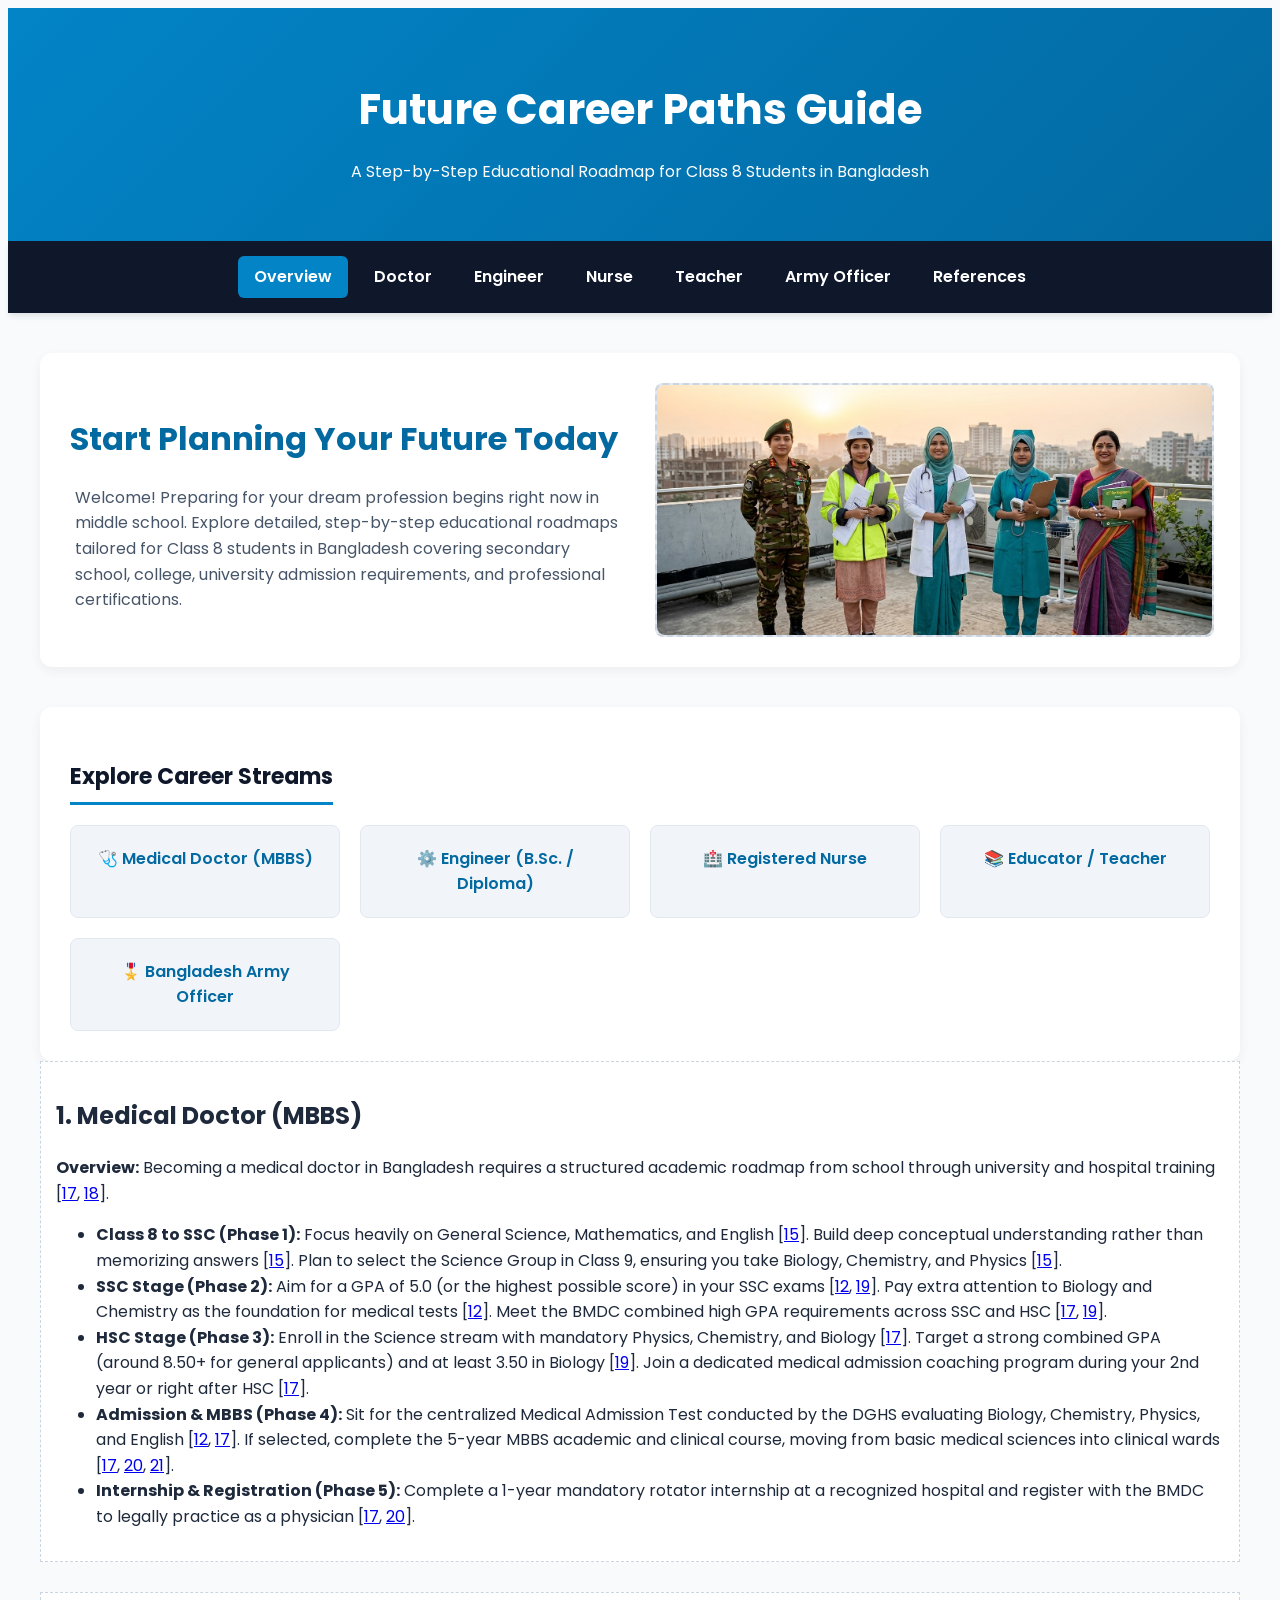
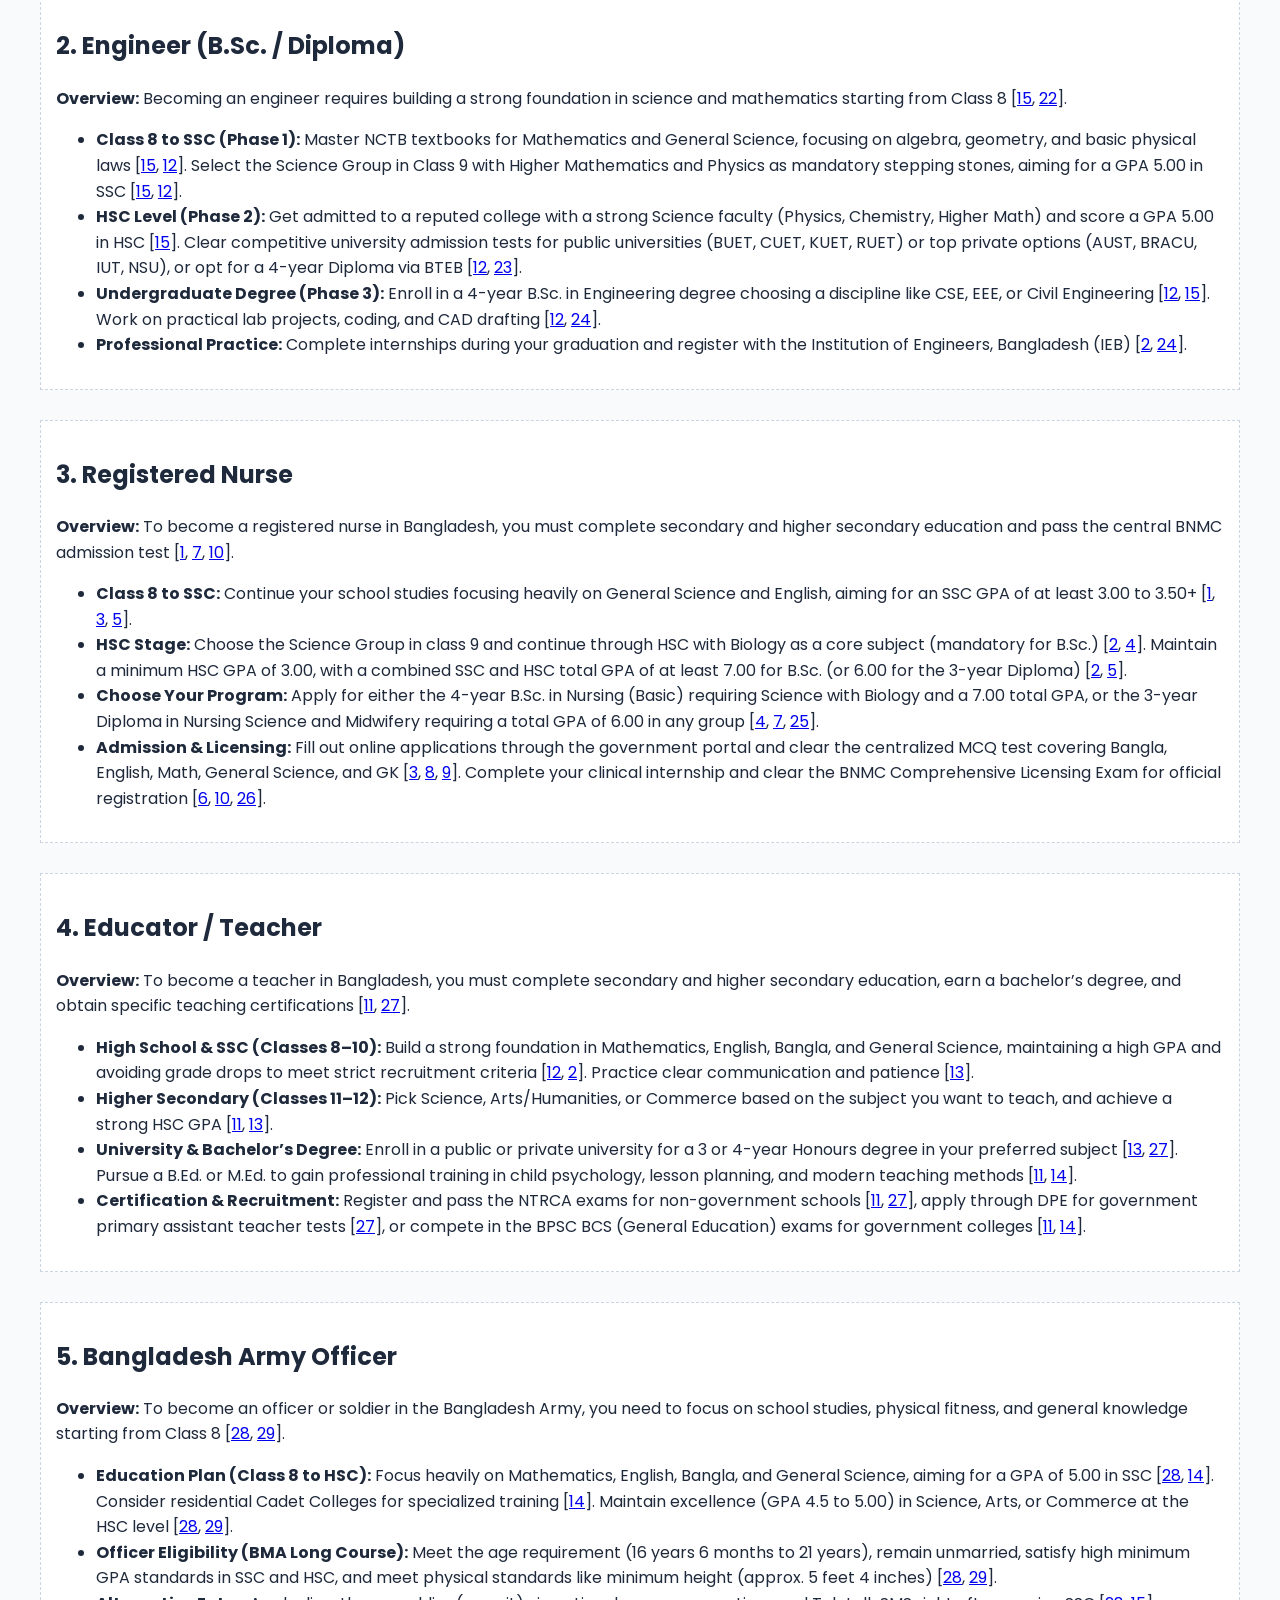
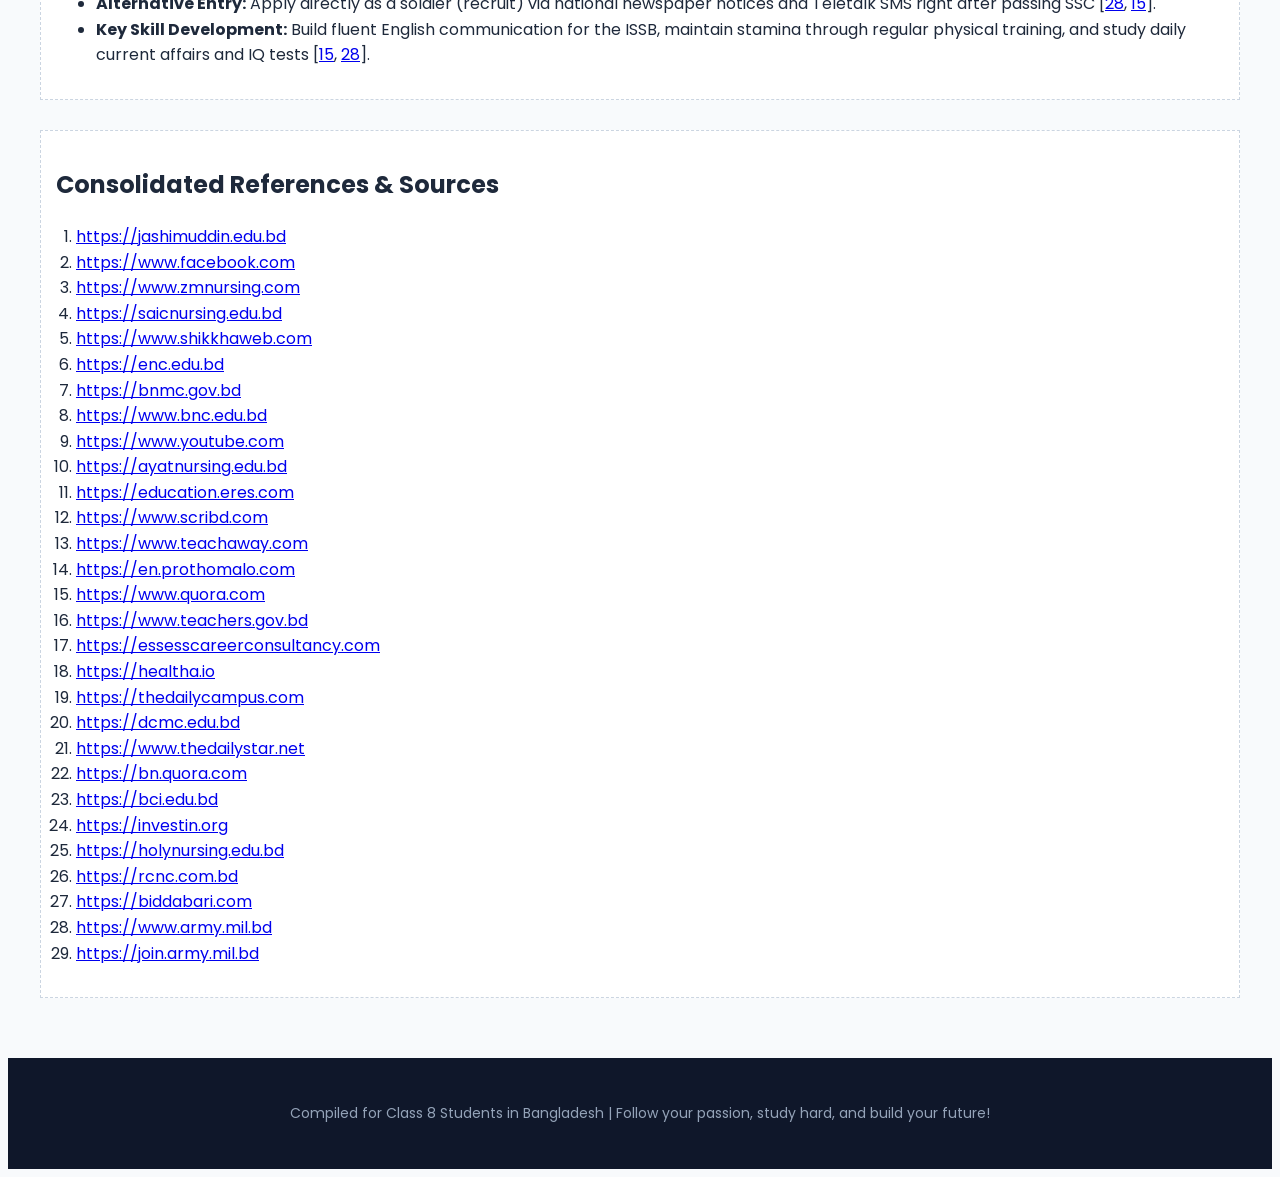
==== commit 38164488: "added carreer paths" ====
--- a/CareerPaths.html
+++ b/CareerPaths.html
@@ -33,8 +33,9 @@
             title="Professions" style="width: 100%; height: 100%; object-fit: cover; border-radius: 8px; display: block;"
 
             onerror="this.onerror=null; console.error('Image failed to load. Check file path.');"
-          </div>
-        </div>
+
+            <="" div=""> </div>
+      </div>
         <!-- QUICK LINKS SECTION -->
         <div class="quick-links">
           <h3>Explore Career Streams</h3>
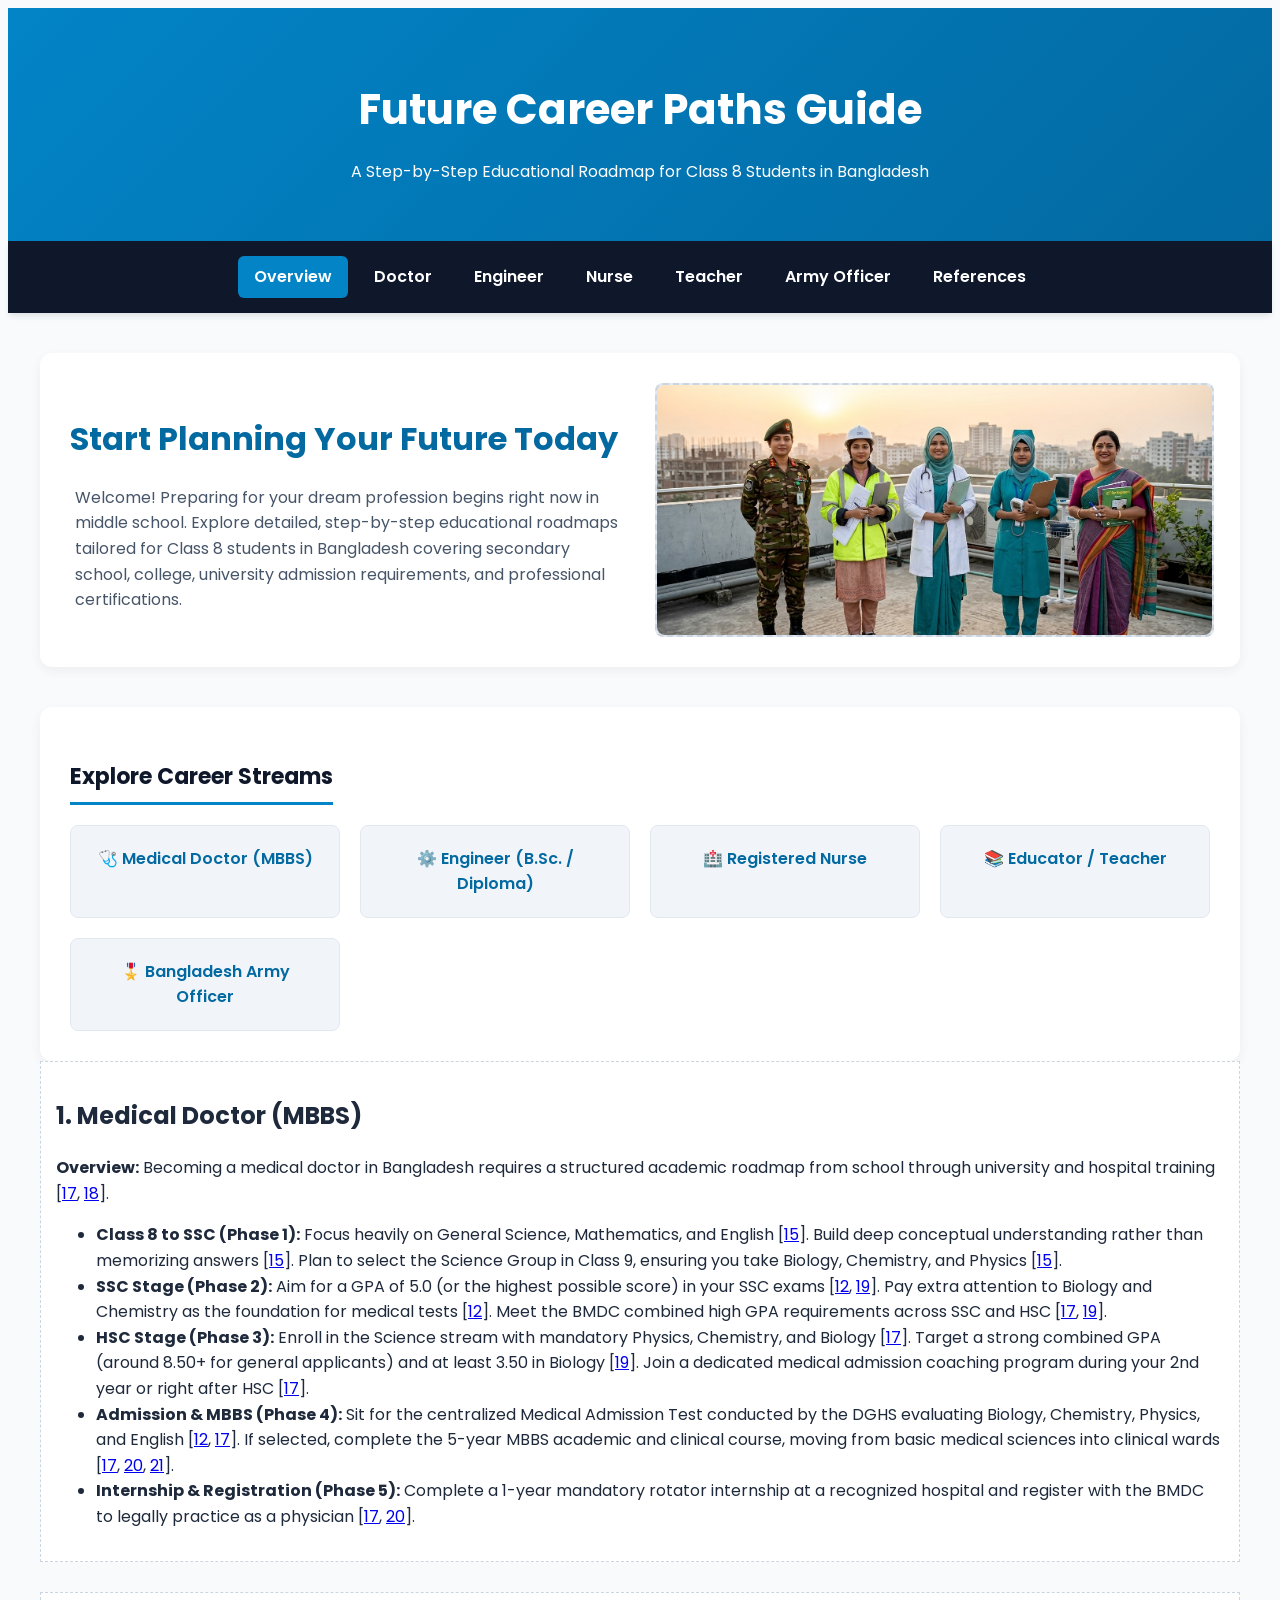
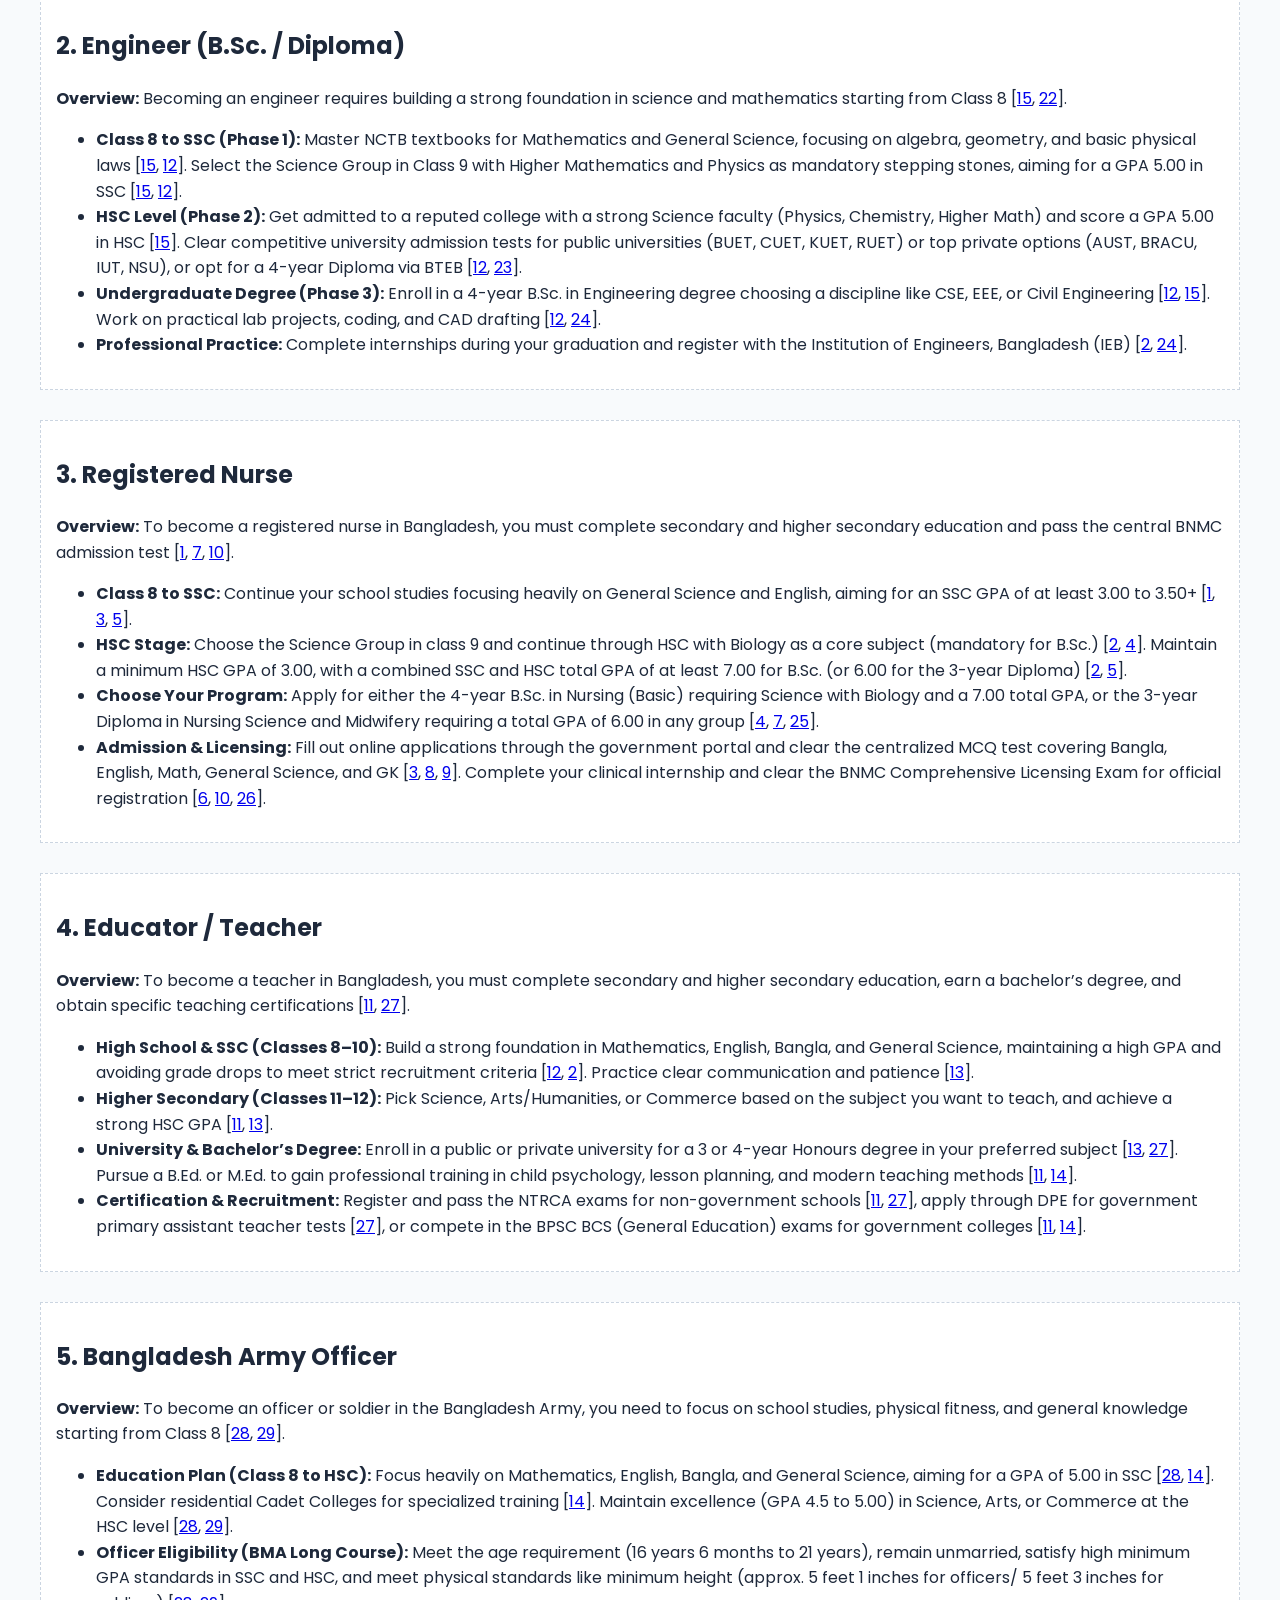
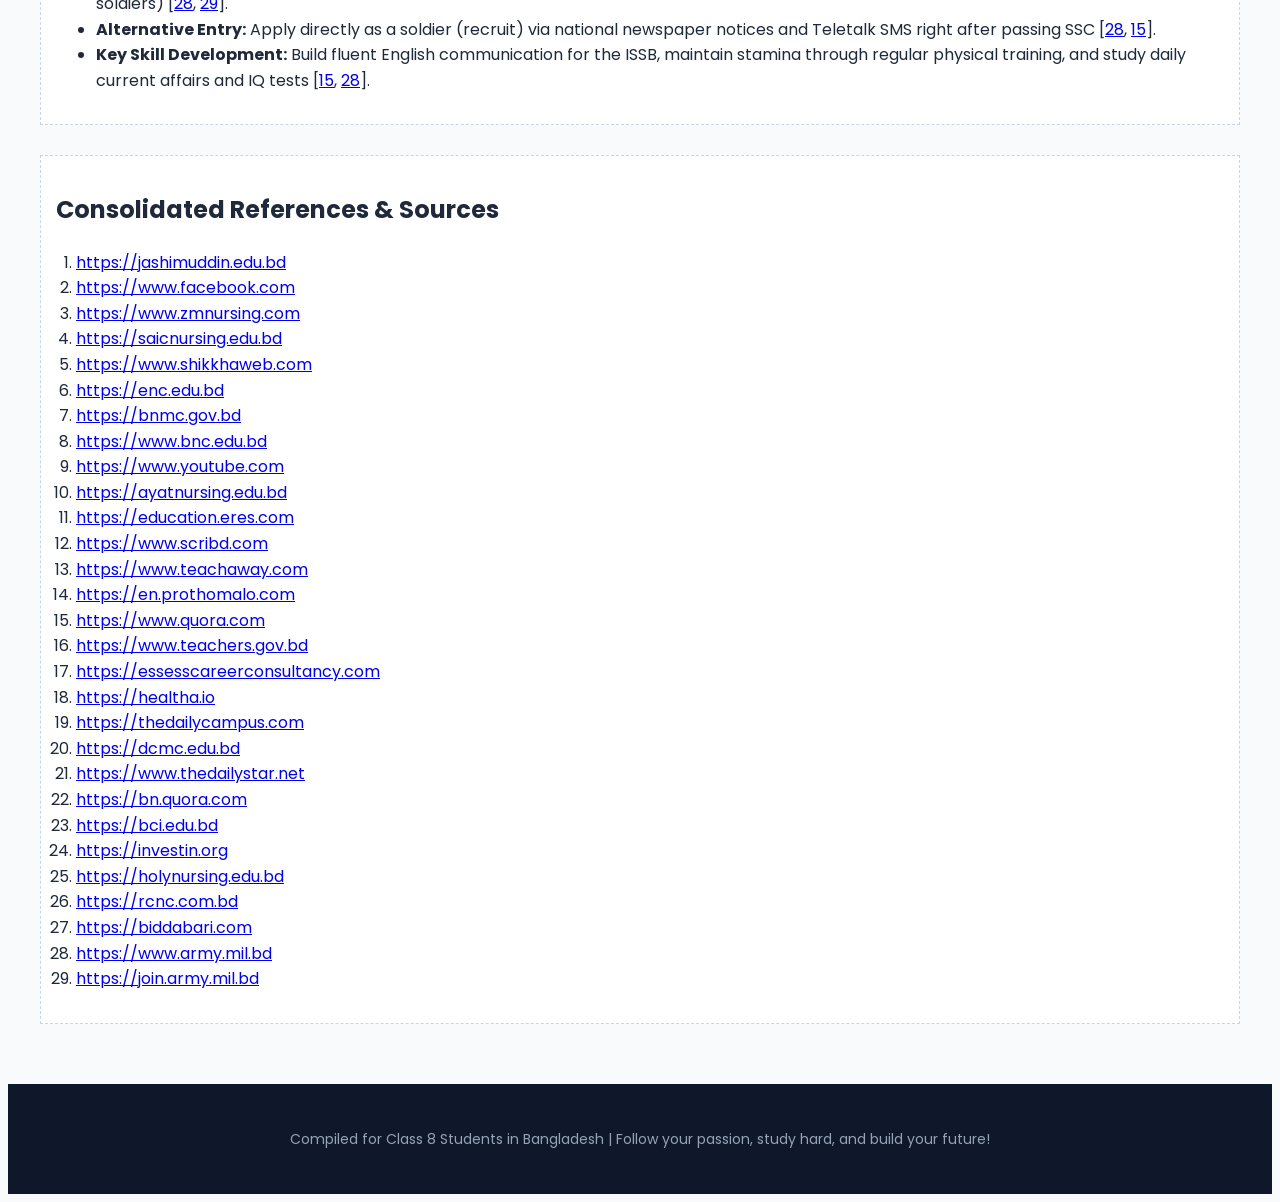
==== commit 49a6408a: "updated carreeer paths" ====
--- a/CareerPaths.html
+++ b/CareerPaths.html
@@ -1,257 +1,255 @@
-<!DOCTYPE html>
-<html lang="en">
-  <head>
-    <meta http-equiv="content-type" content="text/html; charset=UTF-8">
-    <meta name="viewport" content="width=device-width, initial-scale=1.0">
-    <title>Student Career Path Guide - Bangladesh</title>
-    <link rel="stylesheet" href="style.css">
-    <link href="https://fonts.googleapis.com/css2?family=Poppins:wght@400;600;700&amp;display=swap"
-
-      rel="stylesheet">
-  </head>
-  <body>
-    <header>
-      <h1>Future Career Paths Guide</h1>
-      <p>A Step-by-Step Educational Roadmap for Class 8 Students in Bangladesh</p>
-    </header>
-    <nav> <a href="#overview" class="active">Overview</a> <a href="#doctor">Doctor</a>
-      <a href="#engineer">Engineer</a> <a href="#nurse">Nurse</a> <a href="#teacher">Teacher</a>
-      <a href="#army">Army Officer</a> <a href="#references">References</a> </nav>
-    <div class="container">
-      <!-- HERO SECTION -->
-      <div class="hero" id="overview">
-        <div class="hero-content">
-          <h2>Start Planning Your Future Today</h2>
-          <p>Welcome! Preparing for your dream profession begins right now in
-            middle school. Explore detailed, step-by-step educational roadmaps
-            tailored for Class 8 students in Bangladesh covering secondary
-            school, college, university admission requirements, and professional
-            certifications.</p>
-        </div>
-        <div class="hero-img"> <img src="professions.jpg" alt="Careers"
-
-            title="Professions" style="width: 100%; height: 100%; object-fit: cover; border-radius: 8px; display: block;"
-
-            onerror="this.onerror=null; console.error('Image failed to load. Check file path.');"
-
-            <="" div=""> </div>
-      </div>
-        <!-- QUICK LINKS SECTION -->
-        <div class="quick-links">
-          <h3>Explore Career Streams</h3>
-          <div class="link-grid"> <a href="#doctor" class="link-card">🩺
-              Medical Doctor (MBBS)</a> <a href="#engineer" class="link-card">⚙️
-              Engineer (B.Sc. / Diploma)</a> <a href="#nurse" class="link-card">🏥
-              Registered Nurse</a> <a href="#teacher" class="link-card">📚
-              Educator / Teacher</a> <a href="#army" class="link-card">🎖️
-              Bangladesh Army Officer</a> </div>
-        </div>
-        <!-- DOCTOR PATH -->
-        <div class="section" id="doctor">
-          <h2>1. Medical Doctor (MBBS)</h2>
-          <p><strong>Overview:</strong> Becoming a medical doctor in Bangladesh
-            requires a structured academic roadmap from school through
-            university and hospital training [<a href="#ref-17">17</a>, <a href="#ref-18">18</a>].</p>
-          <ul>
-            <li><strong>Class 8 to SSC (Phase 1):</strong> Focus heavily on
-              General Science, Mathematics, and English [<a href="#ref-15">15</a>].
-              Build deep conceptual understanding rather than memorizing answers
-              [<a href="#ref-15">15</a>]. Plan to select the Science Group in
-              Class 9, ensuring you take Biology, Chemistry, and Physics [<a href="#ref-15">15</a>].</li>
-            <li><strong>SSC Stage (Phase 2):</strong> Aim for a GPA of 5.0 (or
-              the highest possible score) in your SSC exams [<a href="#ref-12">12</a>,
-              <a href="#ref-19">19</a>]. Pay extra attention to Biology and
-              Chemistry as the foundation for medical tests [<a href="#ref-12">12</a>].
-              Meet the BMDC combined high GPA requirements across SSC and HSC [<a
-
-                href="#ref-17">17</a>, <a href="#ref-19">19</a>].</li>
-            <li><strong>HSC Stage (Phase 3):</strong> Enroll in the Science
-              stream with mandatory Physics, Chemistry, and Biology [<a href="#ref-17">17</a>].
-              Target a strong combined GPA (around 8.50+ for general applicants)
-              and at least 3.50 in Biology [<a href="#ref-19">19</a>]. Join a
-              dedicated medical admission coaching program during your 2nd year
-              or right after HSC [<a href="#ref-17">17</a>].</li>
-            <li><strong>Admission &amp; MBBS (Phase 4):</strong> Sit for the
-              centralized Medical Admission Test conducted by the DGHS
-              evaluating Biology, Chemistry, Physics, and English [<a href="#ref-12">12</a>,
-              <a href="#ref-17">17</a>]. If selected, complete the 5-year MBBS
-              academic and clinical course, moving from basic medical sciences
-              into clinical wards [<a href="#ref-17">17</a>, <a href="#ref-20">20</a>,
-              <a href="#ref-21">21</a>].</li>
-            <li><strong>Internship &amp; Registration (Phase 5):</strong>
-              Complete a 1-year mandatory rotator internship at a recognized
-              hospital and register with the BMDC to legally practice as a
-              physician [<a href="#ref-17">17</a>, <a href="#ref-20">20</a>].</li>
-          </ul>
-        </div>
-        <!-- ENGINEER PATH -->
-        <div class="section" id="engineer">
-          <h2>2. Engineer (B.Sc. / Diploma)</h2>
-          <p><strong>Overview:</strong> Becoming an engineer requires building a
-            strong foundation in science and mathematics starting from Class 8 [<a
-
-              href="#ref-15">15</a>, <a href="#ref-22">22</a>].</p>
-          <ul>
-            <li><strong>Class 8 to SSC (Phase 1):</strong> Master NCTB textbooks
-              for Mathematics and General Science, focusing on algebra,
-              geometry, and basic physical laws [<a href="#ref-15">15</a>, <a href="#ref-12">12</a>].
-              Select the Science Group in Class 9 with Higher Mathematics and
-              Physics as mandatory stepping stones, aiming for a GPA 5.00 in SSC
-              [<a href="#ref-15">15</a>, <a href="#ref-12">12</a>].</li>
-            <li><strong>HSC Level (Phase 2):</strong> Get admitted to a reputed
-              college with a strong Science faculty (Physics, Chemistry, Higher
-              Math) and score a GPA 5.00 in HSC [<a href="#ref-15">15</a>].
-              Clear competitive university admission tests for public
-              universities (BUET, CUET, KUET, RUET) or top private options
-              (AUST, BRACU, IUT, NSU), or opt for a 4-year Diploma via BTEB [<a
-
-                href="#ref-12">12</a>, <a href="#ref-23">23</a>].</li>
-            <li><strong>Undergraduate Degree (Phase 3):</strong> Enroll in a
-              4-year B.Sc. in Engineering degree choosing a discipline like CSE,
-              EEE, or Civil Engineering [<a href="#ref-12">12</a>, <a href="#ref-15">15</a>].
-              Work on practical lab projects, coding, and CAD drafting [<a href="#ref-12">12</a>,
-              <a href="#ref-24">24</a>].</li>
-            <li><strong>Professional Practice:</strong> Complete internships
-              during your graduation and register with the Institution of
-              Engineers, Bangladesh (IEB) [<a href="#ref-2">2</a>, <a href="#ref-24">24</a>].</li>
-          </ul>
-        </div>
-        <!-- NURSE PATH -->
-        <div class="section" id="nurse">
-          <h2>3. Registered Nurse</h2>
-          <p><strong>Overview:</strong> To become a registered nurse in
-            Bangladesh, you must complete secondary and higher secondary
-            education and pass the central BNMC admission test [<a href="#ref-1">1</a>,
-            <a href="#ref-7">7</a>, <a href="#ref-10">10</a>].</p>
-          <ul>
-            <li><strong>Class 8 to SSC:</strong> Continue your school studies
-              focusing heavily on General Science and English, aiming for an SSC
-              GPA of at least 3.00 to 3.50+ [<a href="#ref-1">1</a>, <a href="#ref-3">3</a>,
-              <a href="#ref-5">5</a>].</li>
-            <li><strong>HSC Stage:</strong> Choose the Science Group in class 9
-              and continue through HSC with Biology as a core subject (mandatory
-              for B.Sc.) [<a href="#ref-2">2</a>, <a href="#ref-4">4</a>].
-              Maintain a minimum HSC GPA of 3.00, with a combined SSC and HSC
-              total GPA of at least 7.00 for B.Sc. (or 6.00 for the 3-year
-              Diploma) [<a href="#ref-2">2</a>, <a href="#ref-5">5</a>].</li>
-            <li><strong>Choose Your Program:</strong> Apply for either the
-              4-year B.Sc. in Nursing (Basic) requiring Science with Biology and
-              a 7.00 total GPA, or the 3-year Diploma in Nursing Science and
-              Midwifery requiring a total GPA of 6.00 in any group [<a href="#ref-4">4</a>,
-              <a href="#ref-7">7</a>, <a href="#ref-25">25</a>].</li>
-            <li><strong>Admission &amp; Licensing:</strong> Fill out online
-              applications through the government portal and clear the
-              centralized MCQ test covering Bangla, English, Math, General
-              Science, and GK [<a href="#ref-3">3</a>, <a href="#ref-8">8</a>,
-              <a href="#ref-9">9</a>]. Complete your clinical internship and
-              clear the BNMC Comprehensive Licensing Exam for official
-              registration [<a href="#ref-6">6</a>, <a href="#ref-10">10</a>, <a
-
-                href="#ref-26">26</a>].</li>
-          </ul>
-        </div>
-        <!-- TEACHER PATH -->
-        <div class="section" id="teacher">
-          <h2>4. Educator / Teacher</h2>
-          <p><strong>Overview:</strong> To become a teacher in Bangladesh, you
-            must complete secondary and higher secondary education, earn a
-            bachelor’s degree, and obtain specific teaching certifications [<a href="#ref-11">11</a>,
-            <a href="#ref-27">27</a>].</p>
-          <ul>
-            <li><strong>High School &amp; SSC (Classes 8–10):</strong> Build a
-              strong foundation in Mathematics, English, Bangla, and General
-              Science, maintaining a high GPA and avoiding grade drops to meet
-              strict recruitment criteria [<a href="#ref-12">12</a>, <a href="#ref-2">2</a>].
-              Practice clear communication and patience [<a href="#ref-13">13</a>].</li>
-            <li><strong>Higher Secondary (Classes 11–12):</strong> Pick Science,
-              Arts/Humanities, or Commerce based on the subject you want to
-              teach, and achieve a strong HSC GPA [<a href="#ref-11">11</a>, <a
-
-                href="#ref-13">13</a>].</li>
-            <li><strong>University &amp; Bachelor’s Degree:</strong> Enroll in a
-              public or private university for a 3 or 4-year Honours degree in
-              your preferred subject [<a href="#ref-13">13</a>, <a href="#ref-27">27</a>].
-              Pursue a B.Ed. or M.Ed. to gain professional training in child
-              psychology, lesson planning, and modern teaching methods [<a href="#ref-11">11</a>,
-              <a href="#ref-14">14</a>].</li>
-            <li><strong>Certification &amp; Recruitment:</strong> Register and
-              pass the NTRCA exams for non-government schools [<a href="#ref-11">11</a>,
-              <a href="#ref-27">27</a>], apply through DPE for government
-              primary assistant teacher tests [<a href="#ref-27">27</a>], or
-              compete in the BPSC BCS (General Education) exams for government
-              colleges [<a href="#ref-11">11</a>, <a href="#ref-14">14</a>].</li>
-          </ul>
-        </div>
-        <!-- ARMY OFFICER PATH -->
-        <div class="section" id="army">
-          <h2>5. Bangladesh Army Officer</h2>
-          <p><strong>Overview:</strong> To become an officer or soldier in the
-            Bangladesh Army, you need to focus on school studies, physical
-            fitness, and general knowledge starting from Class 8 [<a href="#ref-28">28</a>,
-            <a href="#ref-29">29</a>].</p>
-          <ul>
-            <li><strong>Education Plan (Class 8 to HSC):</strong> Focus heavily
-              on Mathematics, English, Bangla, and General Science, aiming for a
-              GPA of 5.00 in SSC [<a href="#ref-28">28</a>, <a href="#ref-14">14</a>].
-              Consider residential Cadet Colleges for specialized training [<a href="#ref-14">14</a>].
-              Maintain excellence (GPA 4.5 to 5.00) in Science, Arts, or
-              Commerce at the HSC level [<a href="#ref-28">28</a>, <a href="#ref-29">29</a>].</li>
-            <li><strong>Officer Eligibility (BMA Long Course):</strong> Meet the
-              age requirement (16 years 6 months to 21 years), remain unmarried,
-              satisfy high minimum GPA standards in SSC and HSC, and meet
-              physical standards like minimum height (approx. 5 feet 4 inches) [<a
-
-                href="#ref-28">28</a>, <a href="#ref-29">29</a>].</li>
-            <li><strong>Alternative Entry:</strong> Apply directly as a soldier
-              (recruit) via national newspaper notices and Teletalk SMS right
-              after passing SSC [<a href="#ref-28">28</a>, <a href="#ref-15">15</a>].</li>
-            <li><strong>Key Skill Development:</strong> Build fluent English
-              communication for the ISSB, maintain stamina through regular
-              physical training, and study daily current affairs and IQ tests [<a
-
-                href="#ref-15">15</a>, <a href="#ref-28">28</a>].</li>
-          </ul>
-        </div>
-        <!-- REFERENCES SECTION -->
-        <div class="section" id="references">
-          <h2>Consolidated References &amp; Sources</h2>
-          <ol style="padding-left: 20px; word-break: break-all;">
-            <li id="ref-1"><a href="https://jashimuddin.edu.bd" target="_blank">https://jashimuddin.edu.bd</a></li>
-            <li id="ref-2"><a href="https://www.facebook.com" target="_blank">https://www.facebook.com</a></li>
-            <li id="ref-3"><a href="https://www.zmnursing.com" target="_blank">https://www.zmnursing.com</a></li>
-            <li id="ref-4"><a href="https://saicnursing.edu.bd" target="_blank">https://saicnursing.edu.bd</a></li>
-            <li id="ref-5"><a href="https://www.shikkhaweb.com" target="_blank">https://www.shikkhaweb.com</a></li>
-            <li id="ref-6"><a href="https://enc.edu.bd" target="_blank">https://enc.edu.bd</a></li>
-            <li id="ref-7"><a href="https://bnmc.gov.bd" target="_blank">https://bnmc.gov.bd</a></li>
-            <li id="ref-8"><a href="https://www.bnc.edu.bd" target="_blank">https://www.bnc.edu.bd</a></li>
-            <li id="ref-9"><a href="https://www.youtube.com" target="_blank">https://www.youtube.com</a></li>
-            <li id="ref-10"><a href="https://ayatnursing.edu.bd" target="_blank">https://ayatnursing.edu.bd</a></li>
-            <li id="ref-11"><a href="https://education.eres.com" target="_blank">https://education.eres.com</a></li>
-            <li id="ref-12"><a href="https://www.scribd.com" target="_blank">https://www.scribd.com</a></li>
-            <li id="ref-13"><a href="https://www.teachaway.com" target="_blank">https://www.teachaway.com</a></li>
-            <li id="ref-14"><a href="https://en.prothomalo.com" target="_blank">https://en.prothomalo.com</a></li>
-            <li id="ref-15"><a href="https://www.quora.com" target="_blank">https://www.quora.com</a></li>
-            <li id="ref-16"><a href="https://www.teachers.gov.bd" target="_blank">https://www.teachers.gov.bd</a></li>
-            <li id="ref-17"><a href="https://essesscareerconsultancy.com" target="_blank">https://essesscareerconsultancy.com</a></li>
-            <li id="ref-18"><a href="https://healtha.io" target="_blank">https://healtha.io</a></li>
-            <li id="ref-19"><a href="https://thedailycampus.com" target="_blank">https://thedailycampus.com</a></li>
-            <li id="ref-20"><a href="https://dcmc.edu.bd" target="_blank">https://dcmc.edu.bd</a></li>
-            <li id="ref-21"><a href="https://www.thedailystar.net" target="_blank">https://www.thedailystar.net</a></li>
-            <li id="ref-22"><a href="https://bn.quora.com" target="_blank">https://bn.quora.com</a></li>
-            <li id="ref-23"><a href="https://bci.edu.bd" target="_blank">https://bci.edu.bd</a></li>
-            <li id="ref-24"><a href="https://investin.org" target="_blank">https://investin.org</a></li>
-            <li id="ref-25"><a href="https://holynursing.edu.bd" target="_blank">https://holynursing.edu.bd</a></li>
-            <li id="ref-26"><a href="https://rcnc.com.bd" target="_blank">https://rcnc.com.bd</a></li>
-            <li id="ref-27"><a href="https://biddabari.com" target="_blank">https://biddabari.com</a></li>
-            <li id="ref-28"><a href="https://www.army.mil.bd" target="_blank">https://www.army.mil.bd</a></li>
-            <li id="ref-29"><a href="https://join.army.mil.bd" target="_blank">https://join.army.mil.bd</a></li>
-          </ol>
-        </div>
-      </div>
-      <footer>
-        <p>Compiled for Class 8 Students in Bangladesh | Follow your passion,
-          study hard, and build your future!</p>
-      </footer>
-    </div>
-  </body>
-</html>
+<!DOCTYPE html>
+<html lang="en">
+  <head>
+    <meta http-equiv="content-type" content="text/html; charset=UTF-8">
+    <meta name="viewport" content="width=device-width, initial-scale=1.0">
+    <title>Student Career Path Guide - Bangladesh</title>
+    <link rel="stylesheet" href="style.css">
+    <link href="https://fonts.googleapis.com/css2?family=Poppins:wght@400;600;700&amp;display=swap"+
+      rel="stylesheet">
+  </head>
+  <body>
+    <header>
+      <h1>Future Career Paths Guide</h1>
+      <p>A Step-by-Step Educational Roadmap for Class 8 Students in Bangladesh</p>
+    </header>
+    <nav> <a href="#overview" class="active">Overview</a> <a href="#doctor">Doctor</a>
+      <a href="#engineer">Engineer</a> <a href="#nurse">Nurse</a> <a href="#teacher">Teacher</a>
+      <a href="#army">Army Officer</a> <a href="#references">References</a> </nav>
+    <div class="container">
+      <!-- HERO SECTION -->
+      <div class="hero" id="overview">
+        <div class="hero-content">
+          <h2>Start Planning Your Future Today</h2>
+          <p>Welcome! Preparing for your dream profession begins right now in
+            middle school. Explore detailed, step-by-step educational roadmaps
+            tailored for Class 8 students in Bangladesh covering secondary
+            school, college, university admission requirements, and professional
+            certifications.</p>
+        </div>
+        <div class="hero-img"> <img src="professions.jpg" alt="Careers" title="Professions"+
+            style="width: 100%; height: 100%; object-fit: cover; border-radius: 8px; display: block;"+
+            onerror="this.onerror=null; console.error('Image failed to load. Check file path.');"+
+            <="" div=""> </div>
+      </div>
+      <!-- QUICK LINKS SECTION -->
+      <div class="quick-links">
+        <h3>Explore Career Streams</h3>
+        <div class="link-grid"> <a href="#doctor" class="link-card">🩺 Medical
+            Doctor (MBBS)</a> <a href="#engineer" class="link-card">⚙️ Engineer
+            (B.Sc. / Diploma)</a> <a href="#nurse" class="link-card">🏥
+            Registered Nurse</a> <a href="#teacher" class="link-card">📚
+            Educator / Teacher</a> <a href="#army" class="link-card">🎖️
+            Bangladesh Army Officer</a> </div>
+      </div>
+      <!-- DOCTOR PATH -->
+      <div class="section" id="doctor">
+        <h2>1. Medical Doctor (MBBS)</h2>
+        <p><strong>Overview:</strong> Becoming a medical doctor in Bangladesh
+          requires a structured academic roadmap from school through university
+          and hospital training [<a href="#ref-17">17</a>, <a href="#ref-18">18</a>].</p>
+        <ul>
+          <li><strong>Class 8 to SSC (Phase 1):</strong> Focus heavily on
+            General Science, Mathematics, and English [<a href="#ref-15">15</a>].
+            Build deep conceptual understanding rather than memorizing answers [<a+
+              href="#ref-15">15</a>]. Plan to select the Science Group in Class
+            9, ensuring you take Biology, Chemistry, and Physics [<a href="#ref-15">15</a>].</li>
+          <li><strong>SSC Stage (Phase 2):</strong> Aim for a GPA of 5.0 (or the
+            highest possible score) in your SSC exams [<a href="#ref-12">12</a>,
+            <a href="#ref-19">19</a>]. Pay extra attention to Biology and
+            Chemistry as the foundation for medical tests [<a href="#ref-12">12</a>].
+            Meet the BMDC combined high GPA requirements across SSC and HSC [<a+
+              href="#ref-17">17</a>, <a href="#ref-19">19</a>].</li>
+          <li><strong>HSC Stage (Phase 3):</strong> Enroll in the Science stream
+            with mandatory Physics, Chemistry, and Biology [<a href="#ref-17">17</a>].
+            Target a strong combined GPA (around 8.50+ for general applicants)
+            and at least 3.50 in Biology [<a href="#ref-19">19</a>]. Join a
+            dedicated medical admission coaching program during your 2nd year or
+            right after HSC [<a href="#ref-17">17</a>].</li>
+          <li><strong>Admission &amp; MBBS (Phase 4):</strong> Sit for the
+            centralized Medical Admission Test conducted by the DGHS evaluating
+            Biology, Chemistry, Physics, and English [<a href="#ref-12">12</a>,
+            <a href="#ref-17">17</a>]. If selected, complete the 5-year MBBS
+            academic and clinical course, moving from basic medical sciences
+            into clinical wards [<a href="#ref-17">17</a>, <a href="#ref-20">20</a>,
+            <a href="#ref-21">21</a>].</li>
+          <li><strong>Internship &amp; Registration (Phase 5):</strong> Complete
+            a 1-year mandatory rotator internship at a recognized hospital and
+            register with the BMDC to legally practice as a physician [<a href="#ref-17">17</a>,
+            <a href="#ref-20">20</a>].</li>
+        </ul>
+      </div>
+      <!-- ENGINEER PATH -->
+      <div class="section" id="engineer">
+        <h2>2. Engineer (B.Sc. / Diploma)</h2>
+        <p><strong>Overview:</strong> Becoming an engineer requires building a
+          strong foundation in science and mathematics starting from Class 8 [<a+
+            href="#ref-15">15</a>, <a href="#ref-22">22</a>].</p>
+        <ul>
+          <li><strong>Class 8 to SSC (Phase 1):</strong> Master NCTB textbooks
+            for Mathematics and General Science, focusing on algebra, geometry,
+            and basic physical laws [<a href="#ref-15">15</a>, <a href="#ref-12">12</a>].
+            Select the Science Group in Class 9 with Higher Mathematics and
+            Physics as mandatory stepping stones, aiming for a GPA 5.00 in SSC [<a+
+              href="#ref-15">15</a>, <a href="#ref-12">12</a>].</li>
+          <li><strong>HSC Level (Phase 2):</strong> Get admitted to a reputed
+            college with a strong Science faculty (Physics, Chemistry, Higher
+            Math) and score a GPA 5.00 in HSC [<a href="#ref-15">15</a>]. Clear
+            competitive university admission tests for public universities
+            (BUET, CUET, KUET, RUET) or top private options (AUST, BRACU, IUT,
+            NSU), or opt for a 4-year Diploma via BTEB [<a href="#ref-12">12</a>,
+            <a href="#ref-23">23</a>].</li>
+          <li><strong>Undergraduate Degree (Phase 3):</strong> Enroll in a
+            4-year B.Sc. in Engineering degree choosing a discipline like CSE,
+            EEE, or Civil Engineering [<a href="#ref-12">12</a>, <a href="#ref-15">15</a>].
+            Work on practical lab projects, coding, and CAD drafting [<a href="#ref-12">12</a>,
+            <a href="#ref-24">24</a>].</li>
+          <li><strong>Professional Practice:</strong> Complete internships
+            during your graduation and register with the Institution of
+            Engineers, Bangladesh (IEB) [<a href="#ref-2">2</a>, <a href="#ref-24">24</a>].</li>
+        </ul>
+      </div>
+      <!-- NURSE PATH -->
+      <div class="section" id="nurse">
+        <h2>3. Registered Nurse</h2>
+        <p><strong>Overview:</strong> To become a registered nurse in
+          Bangladesh, you must complete secondary and higher secondary education
+          and pass the central BNMC admission test [<a href="#ref-1">1</a>, <a+
+            href="#ref-7">7</a>, <a href="#ref-10">10</a>].</p>
+        <ul>
+          <li><strong>Class 8 to SSC:</strong> Continue your school studies
+            focusing heavily on General Science and English, aiming for an SSC
+            GPA of at least 3.00 to 3.50+ [<a href="#ref-1">1</a>, <a href="#ref-3">3</a>,
+            <a href="#ref-5">5</a>].</li>
+          <li><strong>HSC Stage:</strong> Choose the Science Group in class 9
+            and continue through HSC with Biology as a core subject (mandatory
+            for B.Sc.) [<a href="#ref-2">2</a>, <a href="#ref-4">4</a>].
+            Maintain a minimum HSC GPA of 3.00, with a combined SSC and HSC
+            total GPA of at least 7.00 for B.Sc. (or 6.00 for the 3-year
+            Diploma) [<a href="#ref-2">2</a>, <a href="#ref-5">5</a>].</li>
+          <li><strong>Choose Your Program:</strong> Apply for either the 4-year
+            B.Sc. in Nursing (Basic) requiring Science with Biology and a 7.00
+            total GPA, or the 3-year Diploma in Nursing Science and Midwifery
+            requiring a total GPA of 6.00 in any group [<a href="#ref-4">4</a>,
+            <a href="#ref-7">7</a>, <a href="#ref-25">25</a>].</li>
+          <li><strong>Admission &amp; Licensing:</strong> Fill out online
+            applications through the government portal and clear the centralized
+            MCQ test covering Bangla, English, Math, General Science, and GK [<a+
+              href="#ref-3">3</a>, <a href="#ref-8">8</a>, <a href="#ref-9">9</a>].
+            Complete your clinical internship and clear the BNMC Comprehensive
+            Licensing Exam for official registration [<a href="#ref-6">6</a>, <a+
+              href="#ref-10">10</a>, <a href="#ref-26">26</a>].</li>
+        </ul>
+      </div>
+      <!-- TEACHER PATH -->
+      <div class="section" id="teacher">
+        <h2>4. Educator / Teacher</h2>
+        <p><strong>Overview:</strong> To become a teacher in Bangladesh, you
+          must complete secondary and higher secondary education, earn a
+          bachelor’s degree, and obtain specific teaching certifications [<a href="#ref-11">11</a>,
+          <a href="#ref-27">27</a>].</p>
+        <ul>
+          <li><strong>High School &amp; SSC (Classes 8–10):</strong> Build a
+            strong foundation in Mathematics, English, Bangla, and General
+            Science, maintaining a high GPA and avoiding grade drops to meet
+            strict recruitment criteria [<a href="#ref-12">12</a>, <a href="#ref-2">2</a>].
+            Practice clear communication and patience [<a href="#ref-13">13</a>].</li>
+          <li><strong>Higher Secondary (Classes 11–12):</strong> Pick Science,
+            Arts/Humanities, or Commerce based on the subject you want to teach,
+            and achieve a strong HSC GPA [<a href="#ref-11">11</a>, <a href="#ref-13">13</a>].</li>
+          <li><strong>University &amp; Bachelor’s Degree:</strong> Enroll in a
+            public or private university for a 3 or 4-year Honours degree in
+            your preferred subject [<a href="#ref-13">13</a>, <a href="#ref-27">27</a>].
+            Pursue a B.Ed. or M.Ed. to gain professional training in child
+            psychology, lesson planning, and modern teaching methods [<a href="#ref-11">11</a>,
+            <a href="#ref-14">14</a>].</li>
+          <li><strong>Certification &amp; Recruitment:</strong> Register and
+            pass the NTRCA exams for non-government schools [<a href="#ref-11">11</a>,
+            <a href="#ref-27">27</a>], apply through DPE for government primary
+            assistant teacher tests [<a href="#ref-27">27</a>], or compete in
+            the BPSC BCS (General Education) exams for government colleges [<a href="#ref-11">11</a>,
+            <a href="#ref-14">14</a>].</li>
+        </ul>
+      </div>
+      <!-- ARMY OFFICER PATH -->
+      <div class="section" id="army">
+        <h2>5. Bangladesh Army Officer</h2>
+        <p><strong>Overview:</strong> To become an officer or soldier in the
+          Bangladesh Army, you need to focus on school studies, physical
+          fitness, and general knowledge starting from Class 8 [<a href="#ref-28">28</a>,
+          <a href="#ref-29">29</a>].</p>
+        <ul>
+          <li><strong>Education Plan (Class 8 to HSC):</strong> Focus heavily on
+            Mathematics, English, Bangla, and General Science, aiming for a GPA
+            of 5.00 in SSC [<a href="#ref-28">28</a>, <a href="#ref-14">14</a>].
+            Consider residential Cadet Colleges for specialized training [<a href="#ref-14">14</a>].
+            Maintain excellence (GPA 4.5 to 5.00) in Science, Arts, or Commerce
+            at the HSC level [<a href="#ref-28">28</a>, <a href="#ref-29">29</a>].</li>
+          <li><strong>Officer Eligibility (BMA Long Course):</strong> Meet the
+            age requirement (16 years 6 months to 21 years), remain unmarried,
+            satisfy high minimum GPA standards in SSC and HSC, and meet physical
+            standards like minimum height (approx. 5 feet 1 inches for officers/
+            5 feet 3 inches for soldiers) [<a href="#ref-28">28</a>, <a href="#ref-29">29</a>].</li>
+          <li><strong>Alternative Entry:</strong> Apply directly as a soldier
+            (recruit) via national newspaper notices and Teletalk SMS right
+            after passing SSC [<a href="#ref-28">28</a>, <a href="#ref-15">15</a>].</li>
+          <li><strong>Key Skill Development:</strong> Build fluent English
+            communication for the ISSB, maintain stamina through regular
+            physical training, and study daily current affairs and IQ tests [<a+
+              href="#ref-15">15</a>, <a href="#ref-28">28</a>].</li>
+        </ul>
+      </div>
+      <!-- REFERENCES SECTION -->
+      <div class="section" id="references">
+        <h2>Consolidated References &amp; Sources</h2>
+        <ol style="padding-left: 20px; word-break: break-all;">
+          <li id="ref-1"><a href="https://jashimuddin.edu.bd" target="_blank">https://jashimuddin.edu.bd</a></li>
+          <li id="ref-2"><a href="https://www.facebook.com" target="_blank">https://www.facebook.com</a></li>
+          <li id="ref-3"><a href="https://www.zmnursing.com" target="_blank">https://www.zmnursing.com</a></li>
+          <li id="ref-4"><a href="https://saicnursing.edu.bd" target="_blank">https://saicnursing.edu.bd</a></li>
+          <li id="ref-5"><a href="https://www.shikkhaweb.com" target="_blank">https://www.shikkhaweb.com</a></li>
+          <li id="ref-6"><a href="https://enc.edu.bd" target="_blank">https://enc.edu.bd</a></li>
+          <li id="ref-7"><a href="https://bnmc.gov.bd" target="_blank">https://bnmc.gov.bd</a></li>
+          <li id="ref-8"><a href="https://www.bnc.edu.bd" target="_blank">https://www.bnc.edu.bd</a></li>
+          <li id="ref-9"><a href="https://www.youtube.com" target="_blank">https://www.youtube.com</a></li>
+          <li id="ref-10"><a href="https://ayatnursing.edu.bd" target="_blank">https://ayatnursing.edu.bd</a></li>
+          <li id="ref-11"><a href="https://education.eres.com" target="_blank">https://education.eres.com</a></li>
+          <li id="ref-12"><a href="https://www.scribd.com" target="_blank">https://www.scribd.com</a></li>
+          <li id="ref-13"><a href="https://www.teachaway.com" target="_blank">https://www.teachaway.com</a></li>
+          <li id="ref-14"><a href="https://en.prothomalo.com" target="_blank">https://en.prothomalo.com</a></li>
+          <li id="ref-15"><a href="https://www.quora.com" target="_blank">https://www.quora.com</a></li>
+          <li id="ref-16"><a href="https://www.teachers.gov.bd" target="_blank">https://www.teachers.gov.bd</a></li>
+          <li id="ref-17"><a href="https://essesscareerconsultancy.com" target="_blank">https://essesscareerconsultancy.com</a></li>
+          <li id="ref-18"><a href="https://healtha.io" target="_blank">https://healtha.io</a></li>
+          <li id="ref-19"><a href="https://thedailycampus.com" target="_blank">https://thedailycampus.com</a></li>
+          <li id="ref-20"><a href="https://dcmc.edu.bd" target="_blank">https://dcmc.edu.bd</a></li>
+          <li id="ref-21"><a href="https://www.thedailystar.net" target="_blank">https://www.thedailystar.net</a></li>
+          <li id="ref-22"><a href="https://bn.quora.com" target="_blank">https://bn.quora.com</a></li>
+          <li id="ref-23"><a href="https://bci.edu.bd" target="_blank">https://bci.edu.bd</a></li>
+          <li id="ref-24"><a href="https://investin.org" target="_blank">https://investin.org</a></li>
+          <li id="ref-25"><a href="https://holynursing.edu.bd" target="_blank">https://holynursing.edu.bd</a></li>
+          <li id="ref-26"><a href="https://rcnc.com.bd" target="_blank">https://rcnc.com.bd</a></li>
+          <li id="ref-27"><a href="https://biddabari.com" target="_blank">https://biddabari.com</a></li>
+          <li id="ref-28"><a href="https://www.army.mil.bd" target="_blank">https://www.army.mil.bd</a></li>
+          <li id="ref-29"><a href="https://join.army.mil.bd" target="_blank">https://join.army.mil.bd</a></li>
+        </ol>
+      </div>
+    </div>
+    <footer>
+      <p>Compiled for Class 8 Students in Bangladesh | Follow your passion,
+        study hard, and build your future!</p>
+    </footer>
+  </body>
+</html>
